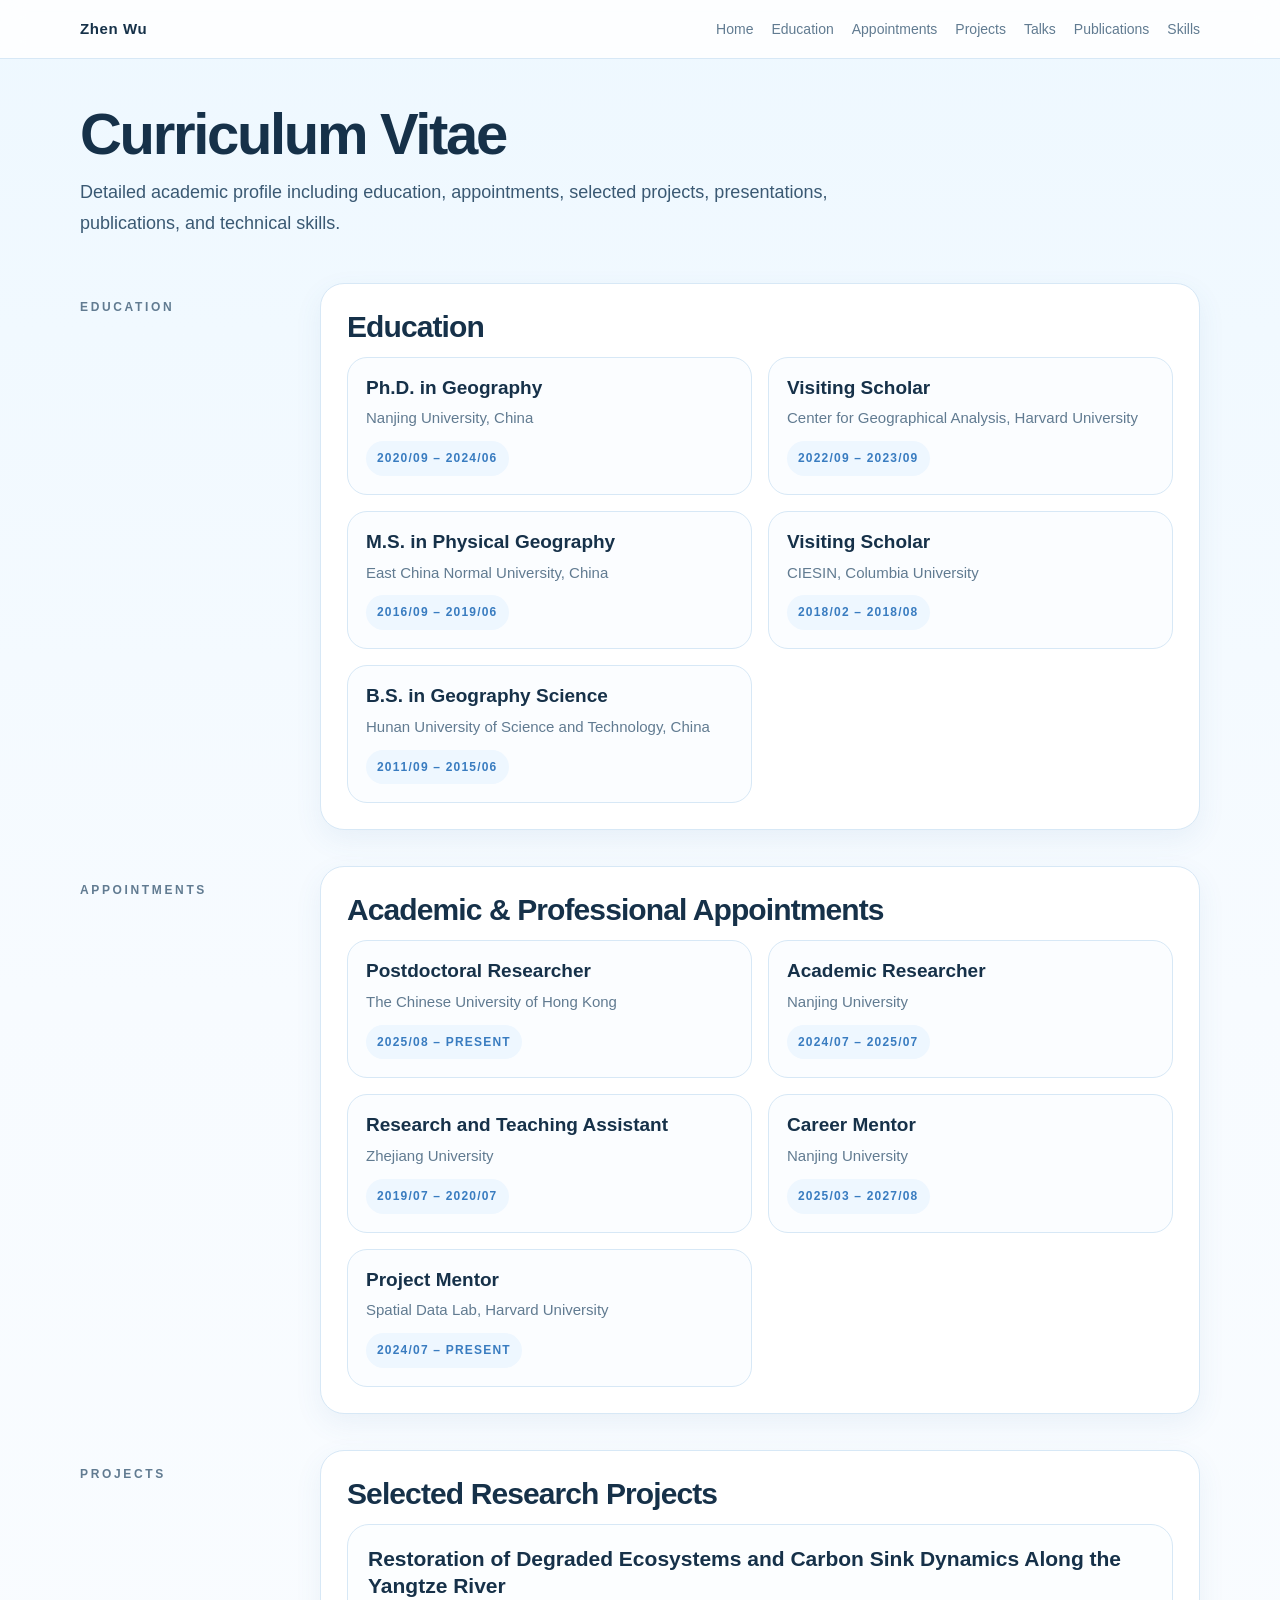
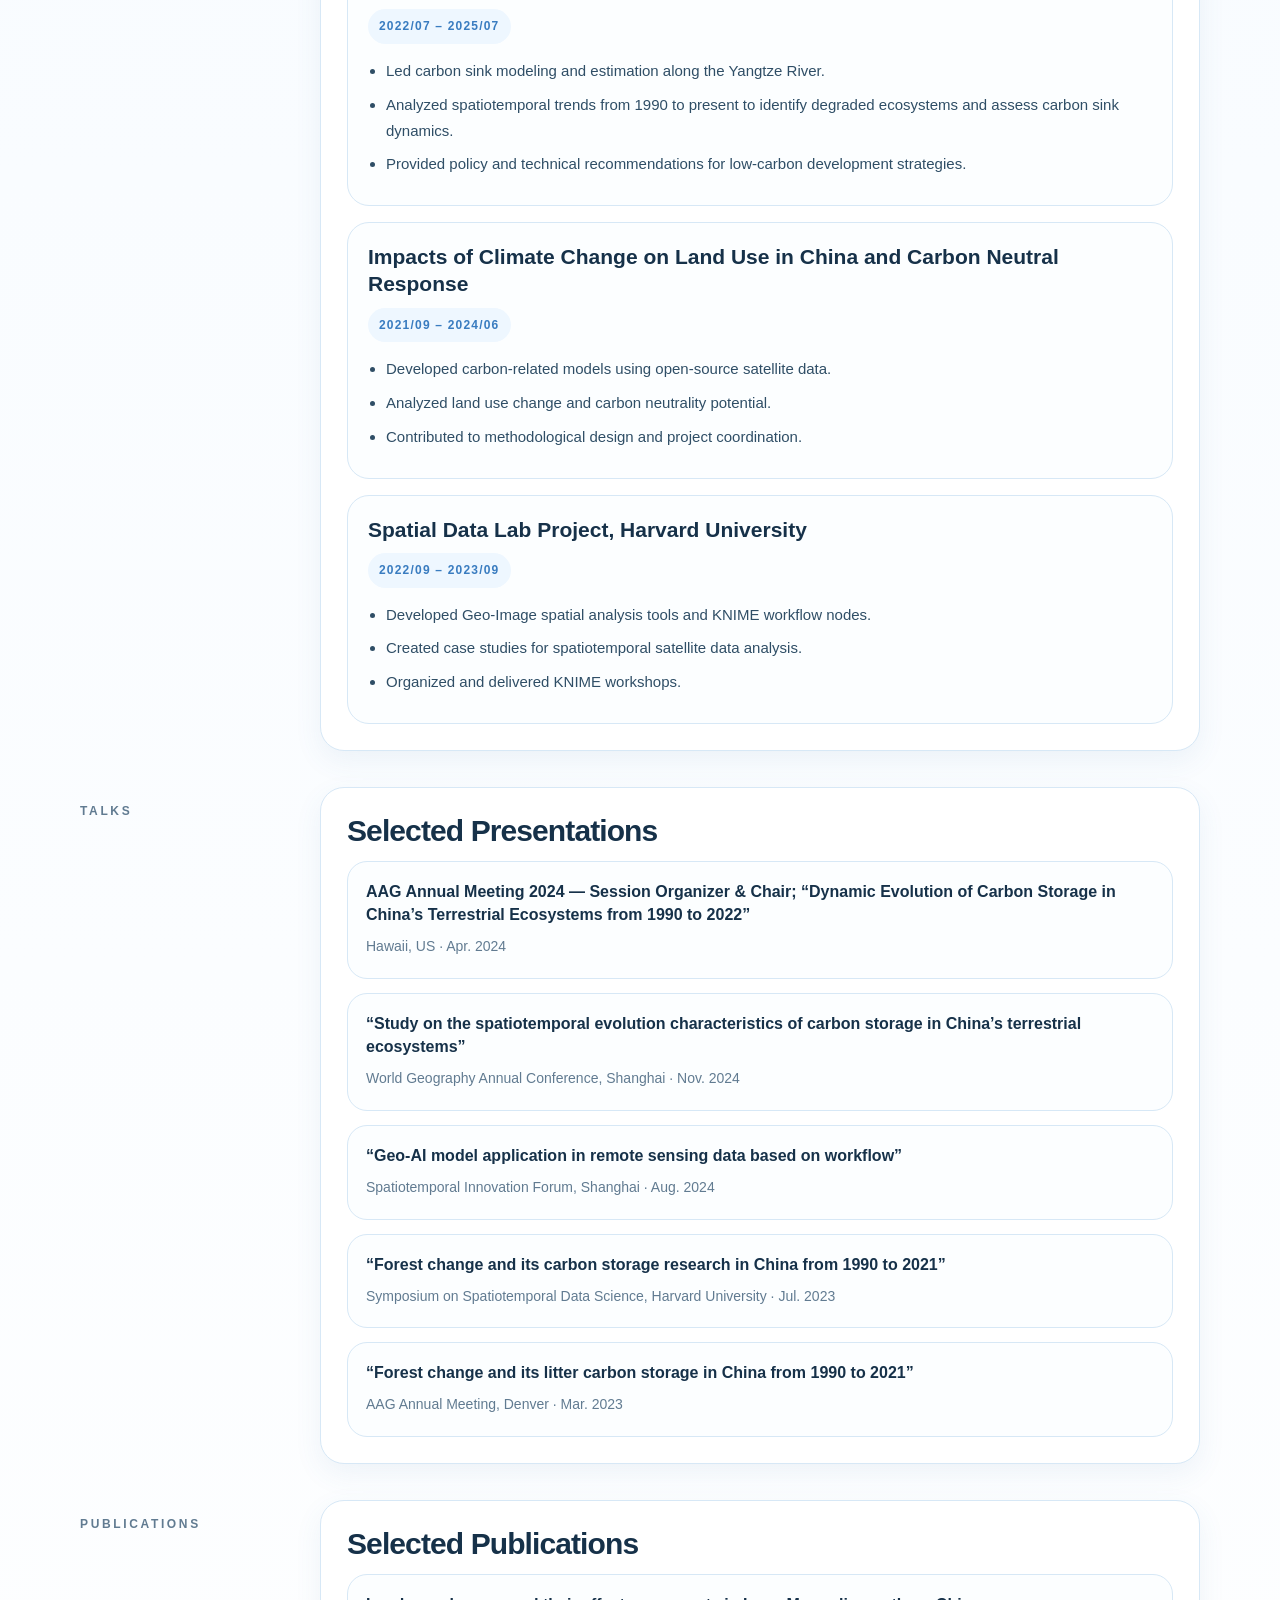
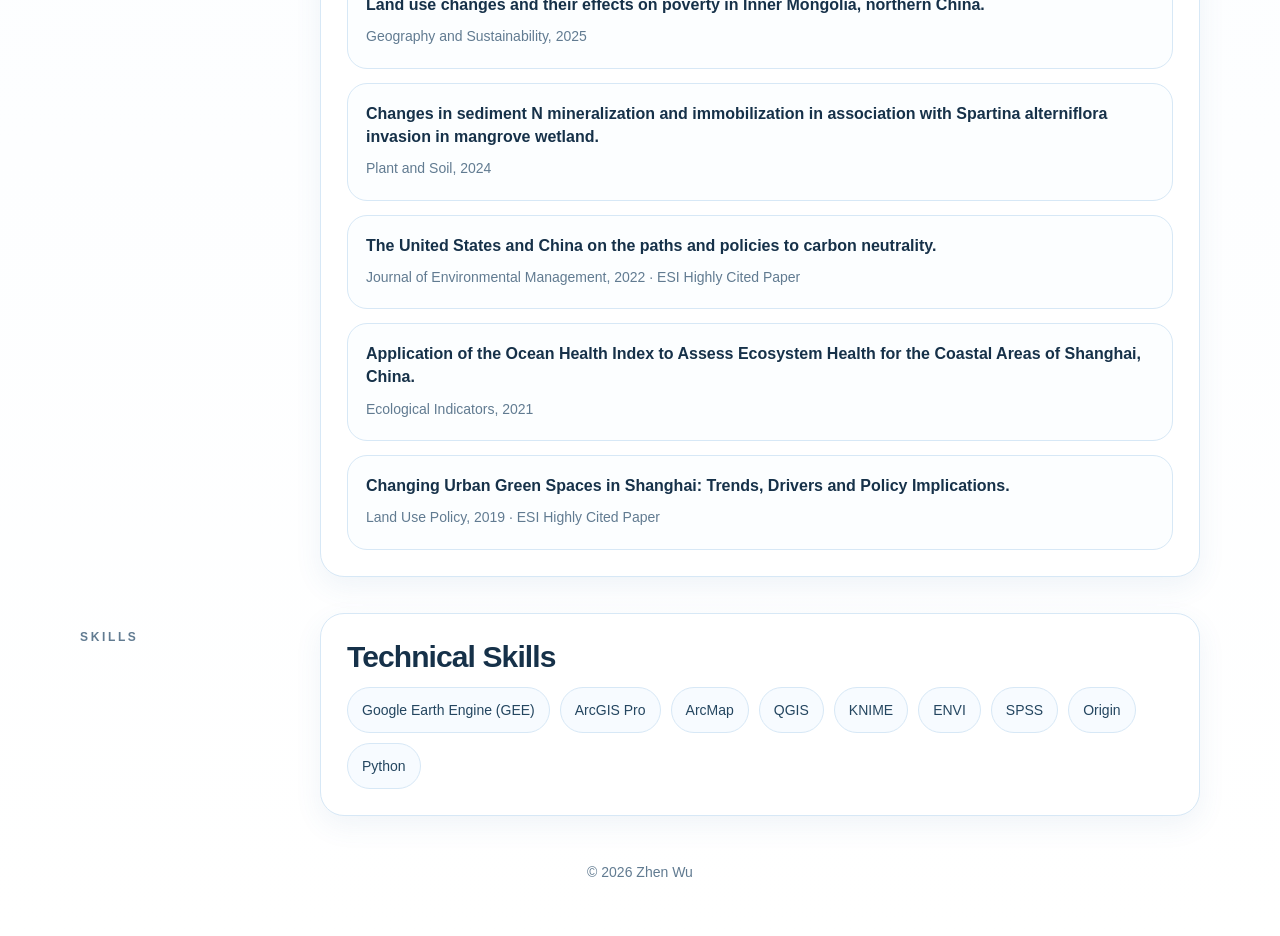
==== cv.html @ d6eb0d4f "Create cv.html" ====
<!DOCTYPE html>
<html lang="en">
<head>
  <meta charset="UTF-8" />
  <meta name="viewport" content="width=device-width, initial-scale=1.0" />
  <title>Zhen Wu | CV</title>
  <meta name="description" content="Detailed academic CV page for Zhen Wu." />
  <style>
    :root{
      --bg:#f6fbff;
      --card:#ffffff;
      --text:#163149;
      --muted:#617b91;
      --line:#d7e8f6;
      --accent:#4697f6;
      --accent2:#6fd0ff;
      --shadow:0 10px 28px rgba(70,120,170,.08);
      --max:1120px;
    }

    *{box-sizing:border-box}
    html{scroll-behavior:smooth}
    body{
      margin:0;
      font-family:Inter, "Segoe UI", Arial, sans-serif;
      background:linear-gradient(180deg,#eef8ff 0%, #f7fbff 24%, #ffffff 100%);
      color:var(--text);
      line-height:1.72;
    }

    a{text-decoration:none;color:inherit}
    .container{width:min(var(--max), calc(100% - 32px));margin:0 auto}

    .nav{
      position:sticky; top:0; z-index:30;
      background:rgba(255,255,255,.84);
      backdrop-filter:blur(12px);
      border-bottom:1px solid var(--line);
    }

    .nav-inner{
      display:flex; justify-content:space-between; align-items:center;
      gap:18px; padding:16px 0;
    }

    .brand{font-weight:800; font-size:15px; letter-spacing:.04em}
    .nav-links{display:flex; gap:18px; flex-wrap:wrap}
    .nav-links a{font-size:14px; color:var(--muted)}

    .page-head{
      padding:46px 0 26px;
    }

    .page-head h1{
      margin:0;
      font-size:clamp(34px, 6vw, 58px);
      line-height:1;
      letter-spacing:-.04em;
    }

    .page-head p{
      margin:14px 0 0;
      max-width:760px;
      color:#3a5973;
      font-size:18px;
    }

    .section{
      padding:18px 0;
    }

    .section-grid{
      display:grid;
      grid-template-columns:220px 1fr;
      gap:20px;
      align-items:start;
    }

    .label{
      font-size:12px;
      letter-spacing:.22em;
      text-transform:uppercase;
      color:var(--muted);
      padding-top:14px;
      font-weight:700;
    }

    .card{
      background:var(--card);
      border:1px solid var(--line);
      border-radius:24px;
      box-shadow:var(--shadow);
      padding:26px;
    }

    .card h2{
      margin:0 0 14px;
      font-size:30px;
      line-height:1.1;
      letter-spacing:-.03em;
    }

    .note{
      margin:0 0 18px;
      color:var(--muted);
      font-size:15px;
    }

    .grid-2{
      display:grid;
      grid-template-columns:1fr 1fr;
      gap:16px;
    }

    .item{
      border:1px solid var(--line);
      border-radius:20px;
      padding:18px;
      background:#fbfdff;
    }

    .item h3{
      margin:0;
      font-size:19px;
      line-height:1.25;
    }

    .sub{
      margin-top:6px;
      color:var(--muted);
      font-size:15px;
    }

    .time{
      display:inline-block;
      margin-top:10px;
      padding:7px 11px;
      border-radius:999px;
      background:#eef7ff;
      color:#397cc0;
      font-size:12px;
      font-weight:800;
      letter-spacing:.1em;
      text-transform:uppercase;
    }

    .stack{display:grid; gap:16px}

    .project{
      border:1px solid var(--line);
      border-radius:22px;
      padding:20px;
      background:#fcfeff;
    }

    .project h3{
      margin:0;
      font-size:21px;
      line-height:1.3;
    }

    .project p{
      margin:10px 0 0;
      color:#3d5c74;
      font-size:15px;
    }

    .project ul{
      margin:14px 0 0 18px;
      padding:0;
    }

    .project li{
      margin-bottom:8px;
      font-size:15px;
      color:#2f4e66;
    }

    .talk-list, .pub-list{
      display:grid;
      gap:14px;
    }

    .talk, .pub{
      border:1px solid var(--line);
      border-radius:20px;
      padding:18px;
      background:#fcfeff;
    }

    .talk strong, .pub strong{
      display:block;
      margin-bottom:6px;
      font-size:16px;
      line-height:1.45;
      color:#163149;
    }

    .talk span, .pub span{
      color:var(--muted);
      font-size:14px;
    }

    .skills{
      display:flex;
      flex-wrap:wrap;
      gap:10px;
    }

    .skill{
      padding:10px 14px;
      border-radius:999px;
      border:1px solid var(--line);
      background:#f7fbff;
      font-size:14px;
      color:#244660;
    }

    .footer{
      padding:26px 0 52px;
      text-align:center;
      font-size:14px;
      color:var(--muted);
    }

    @media (max-width: 900px){
      .section-grid, .grid-2{grid-template-columns:1fr}
    }

    @media (max-width: 640px){
      .nav-inner{flex-direction:column; align-items:flex-start}
      .page-head p{font-size:17px}
      .card{padding:18px}
    }
  </style>
</head>
<body>
  <header class="nav">
    <div class="container nav-inner">
      <div class="brand">Zhen Wu</div>
      <nav class="nav-links">
        <a href="index.html">Home</a>
        <a href="#education">Education</a>
        <a href="#appointments">Appointments</a>
        <a href="#projects">Projects</a>
        <a href="#talks">Talks</a>
        <a href="#publications">Publications</a>
        <a href="#skills">Skills</a>
      </nav>
    </div>
  </header>

  <main class="container">
    <section class="page-head">
      <h1>Curriculum Vitae</h1>
      <p>
        Detailed academic profile including education, appointments, selected projects, presentations, publications, and technical skills.
      </p>
    </section>

    <section id="education" class="section">
      <div class="section-grid">
        <div class="label">Education</div>
        <div class="card">
          <h2>Education</h2>
          <div class="grid-2">
            <div class="item">
              <h3>Ph.D. in Geography</h3>
              <div class="sub">Nanjing University, China</div>
              <div class="time">2020/09 – 2024/06</div>
            </div>
            <div class="item">
              <h3>Visiting Scholar</h3>
              <div class="sub">Center for Geographical Analysis, Harvard University</div>
              <div class="time">2022/09 – 2023/09</div>
            </div>
            <div class="item">
              <h3>M.S. in Physical Geography</h3>
              <div class="sub">East China Normal University, China</div>
              <div class="time">2016/09 – 2019/06</div>
            </div>
            <div class="item">
              <h3>Visiting Scholar</h3>
              <div class="sub">CIESIN, Columbia University</div>
              <div class="time">2018/02 – 2018/08</div>
            </div>
            <div class="item">
              <h3>B.S. in Geography Science</h3>
              <div class="sub">Hunan University of Science and Technology, China</div>
              <div class="time">2011/09 – 2015/06</div>
            </div>
          </div>
        </div>
      </div>
    </section>

    <section id="appointments" class="section">
      <div class="section-grid">
        <div class="label">Appointments</div>
        <div class="card">
          <h2>Academic & Professional Appointments</h2>
          <div class="grid-2">
            <div class="item">
              <h3>Postdoctoral Researcher</h3>
              <div class="sub">The Chinese University of Hong Kong</div>
              <div class="time">2025/08 – Present</div>
            </div>
            <div class="item">
              <h3>Academic Researcher</h3>
              <div class="sub">Nanjing University</div>
              <div class="time">2024/07 – 2025/07</div>
            </div>
            <div class="item">
              <h3>Research and Teaching Assistant</h3>
              <div class="sub">Zhejiang University</div>
              <div class="time">2019/07 – 2020/07</div>
            </div>
            <div class="item">
              <h3>Career Mentor</h3>
              <div class="sub">Nanjing University</div>
              <div class="time">2025/03 – 2027/08</div>
            </div>
            <div class="item">
              <h3>Project Mentor</h3>
              <div class="sub">Spatial Data Lab, Harvard University</div>
              <div class="time">2024/07 – Present</div>
            </div>
          </div>
        </div>
      </div>
    </section>

    <section id="projects" class="section">
      <div class="section-grid">
        <div class="label">Projects</div>
        <div class="card">
          <h2>Selected Research Projects</h2>

          <div class="stack">
            <div class="project">
              <h3>Restoration of Degraded Ecosystems and Carbon Sink Dynamics Along the Yangtze River</h3>
              <div class="time">2022/07 – 2025/07</div>
              <ul>
                <li>Led carbon sink modeling and estimation along the Yangtze River.</li>
                <li>Analyzed spatiotemporal trends from 1990 to present to identify degraded ecosystems and assess carbon sink dynamics.</li>
                <li>Provided policy and technical recommendations for low-carbon development strategies.</li>
              </ul>
            </div>

            <div class="project">
              <h3>Impacts of Climate Change on Land Use in China and Carbon Neutral Response</h3>
              <div class="time">2021/09 – 2024/06</div>
              <ul>
                <li>Developed carbon-related models using open-source satellite data.</li>
                <li>Analyzed land use change and carbon neutrality potential.</li>
                <li>Contributed to methodological design and project coordination.</li>
              </ul>
            </div>

            <div class="project">
              <h3>Spatial Data Lab Project, Harvard University</h3>
              <div class="time">2022/09 – 2023/09</div>
              <ul>
                <li>Developed Geo-Image spatial analysis tools and KNIME workflow nodes.</li>
                <li>Created case studies for spatiotemporal satellite data analysis.</li>
                <li>Organized and delivered KNIME workshops.</li>
              </ul>
            </div>
          </div>
        </div>
      </div>
    </section>

    <section id="talks" class="section">
      <div class="section-grid">
        <div class="label">Talks</div>
        <div class="card">
          <h2>Selected Presentations</h2>
          <div class="talk-list">
            <div class="talk">
              <strong>AAG Annual Meeting 2024 — Session Organizer & Chair; “Dynamic Evolution of Carbon Storage in China’s Terrestrial Ecosystems from 1990 to 2022”</strong>
              <span>Hawaii, US · Apr. 2024</span>
            </div>
            <div class="talk">
              <strong>“Study on the spatiotemporal evolution characteristics of carbon storage in China’s terrestrial ecosystems”</strong>
              <span>World Geography Annual Conference, Shanghai · Nov. 2024</span>
            </div>
            <div class="talk">
              <strong>“Geo-AI model application in remote sensing data based on workflow”</strong>
              <span>Spatiotemporal Innovation Forum, Shanghai · Aug. 2024</span>
            </div>
            <div class="talk">
              <strong>“Forest change and its carbon storage research in China from 1990 to 2021”</strong>
              <span>Symposium on Spatiotemporal Data Science, Harvard University · Jul. 2023</span>
            </div>
            <div class="talk">
              <strong>“Forest change and its litter carbon storage in China from 1990 to 2021”</strong>
              <span>AAG Annual Meeting, Denver · Mar. 2023</span>
            </div>
          </div>
        </div>
      </div>
    </section>

    <section id="publications" class="section">
      <div class="section-grid">
        <div class="label">Publications</div>
        <div class="card">
          <h2>Selected Publications</h2>
          <div class="pub-list">
            <div class="pub">
              <strong>Land use changes and their effects on poverty in Inner Mongolia, northern China.</strong>
              <span>Geography and Sustainability, 2025</span>
            </div>
            <div class="pub">
              <strong>Changes in sediment N mineralization and immobilization in association with Spartina alterniflora invasion in mangrove wetland.</strong>
              <span>Plant and Soil, 2024</span>
            </div>
            <div class="pub">
              <strong>The United States and China on the paths and policies to carbon neutrality.</strong>
              <span>Journal of Environmental Management, 2022 · ESI Highly Cited Paper</span>
            </div>
            <div class="pub">
              <strong>Application of the Ocean Health Index to Assess Ecosystem Health for the Coastal Areas of Shanghai, China.</strong>
              <span>Ecological Indicators, 2021</span>
            </div>
            <div class="pub">
              <strong>Changing Urban Green Spaces in Shanghai: Trends, Drivers and Policy Implications.</strong>
              <span>Land Use Policy, 2019 · ESI Highly Cited Paper</span>
            </div>
          </div>
        </div>
      </div>
    </section>

    <section id="skills" class="section">
      <div class="section-grid">
        <div class="label">Skills</div>
        <div class="card">
          <h2>Technical Skills</h2>
          <div class="skills">
            <span class="skill">Google Earth Engine (GEE)</span>
            <span class="skill">ArcGIS Pro</span>
            <span class="skill">ArcMap</span>
            <span class="skill">QGIS</span>
            <span class="skill">KNIME</span>
            <span class="skill">ENVI</span>
            <span class="skill">SPSS</span>
            <span class="skill">Origin</span>
            <span class="skill">Python</span>
          </div>
        </div>
      </div>
    </section>
  </main>

  <footer class="footer">
    © 2026 Zhen Wu
  </footer>
</body>
</html>
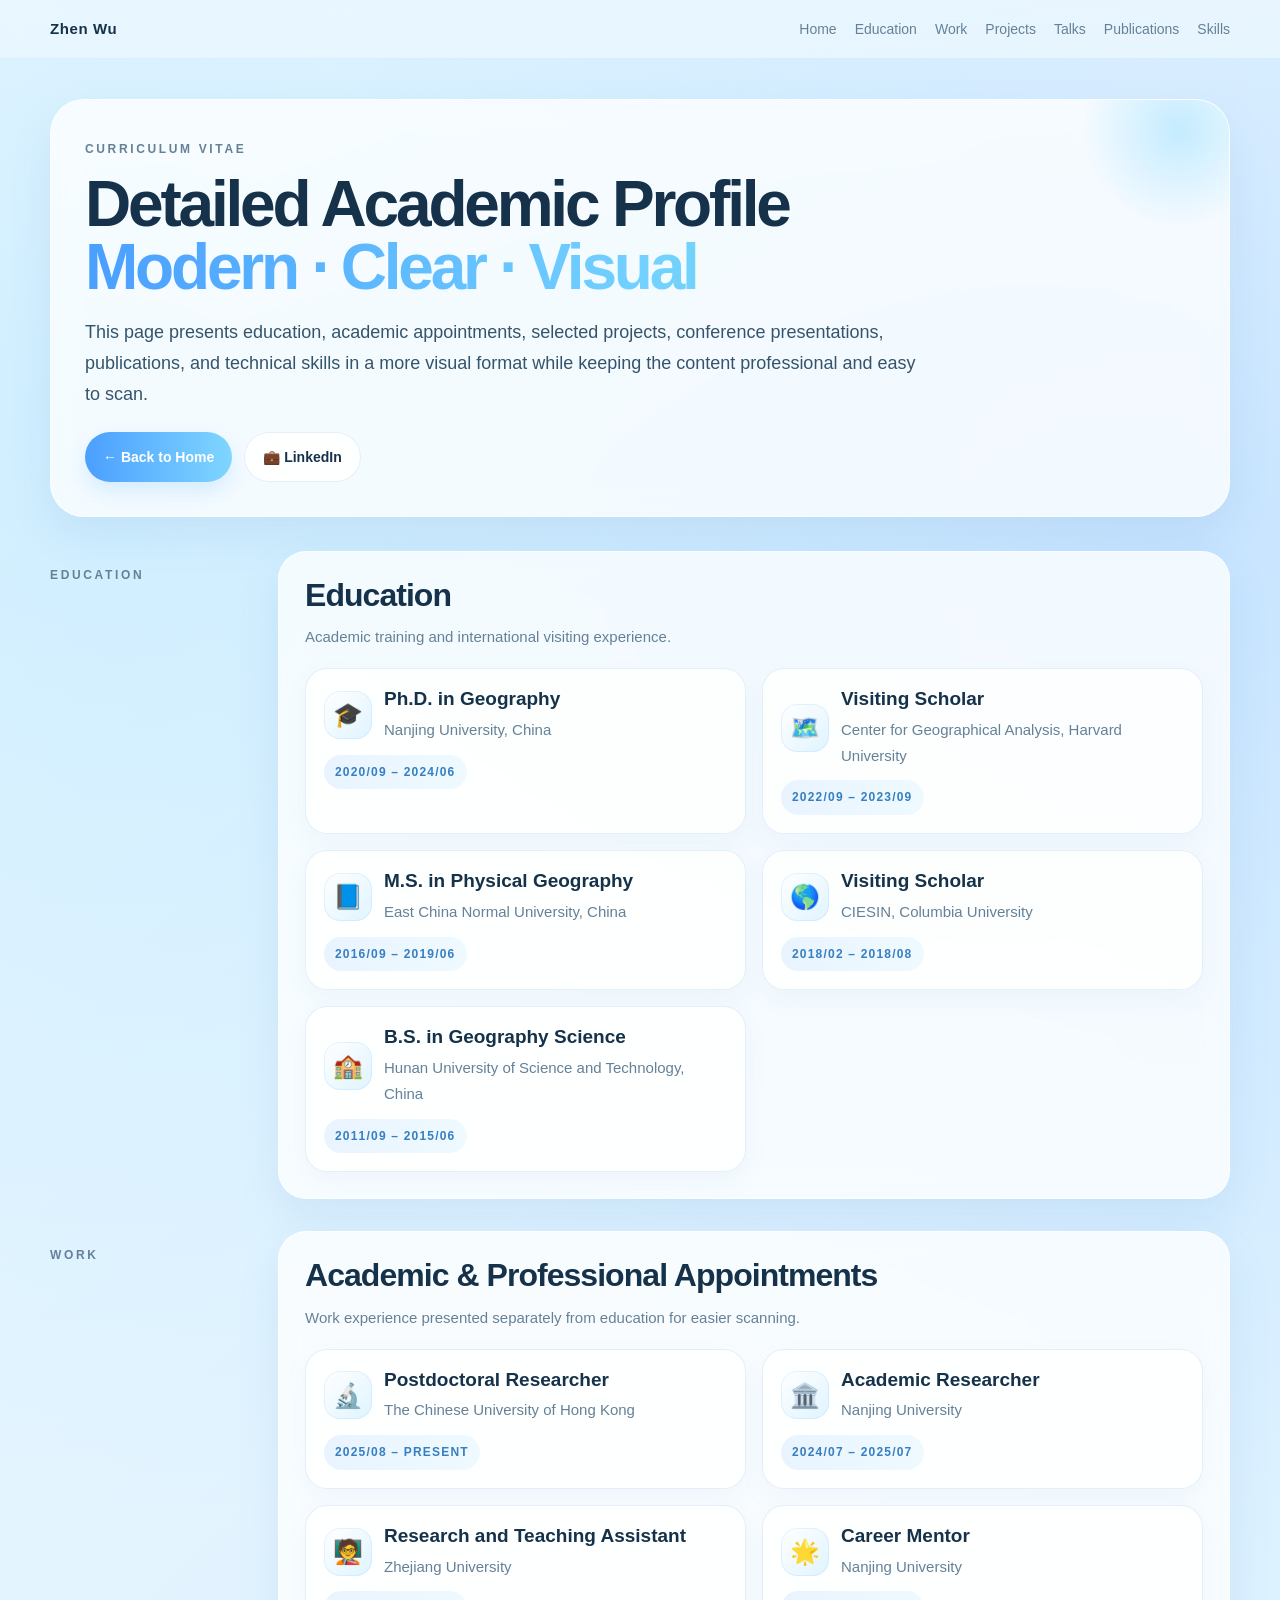
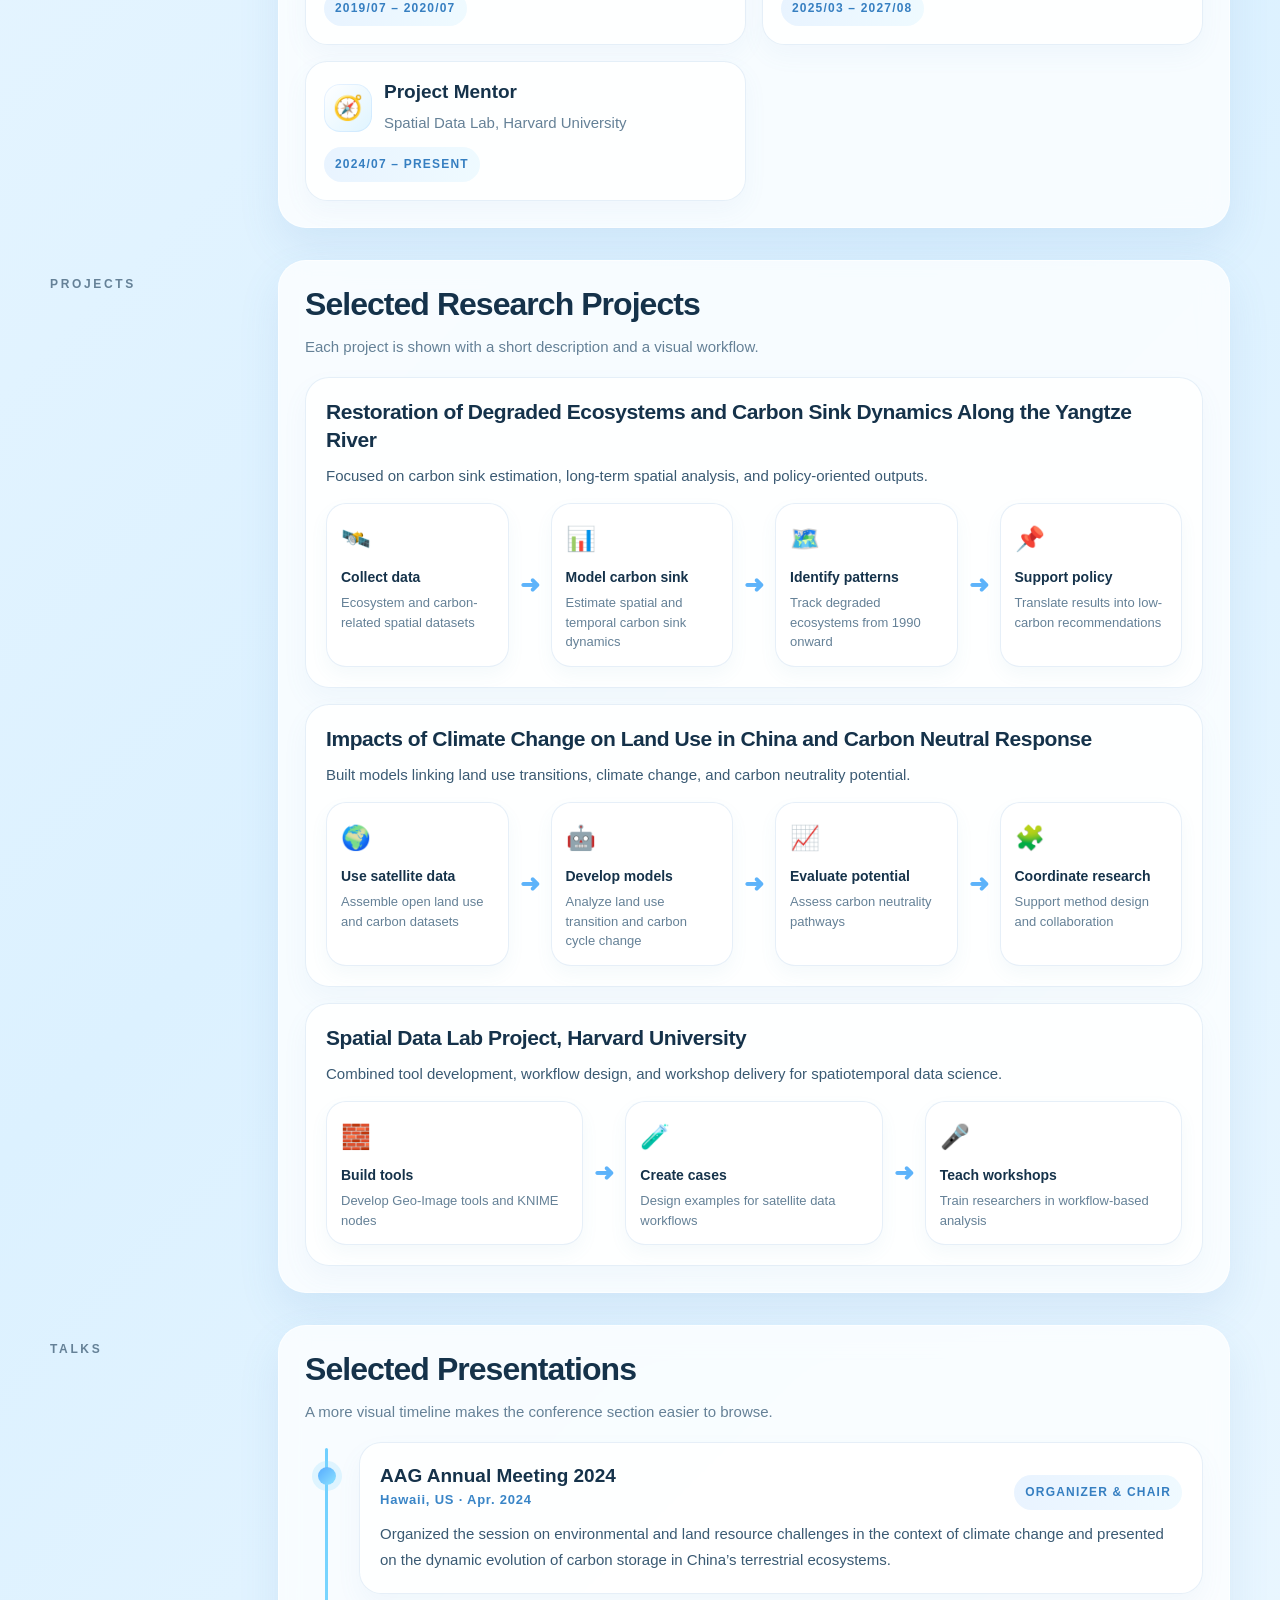
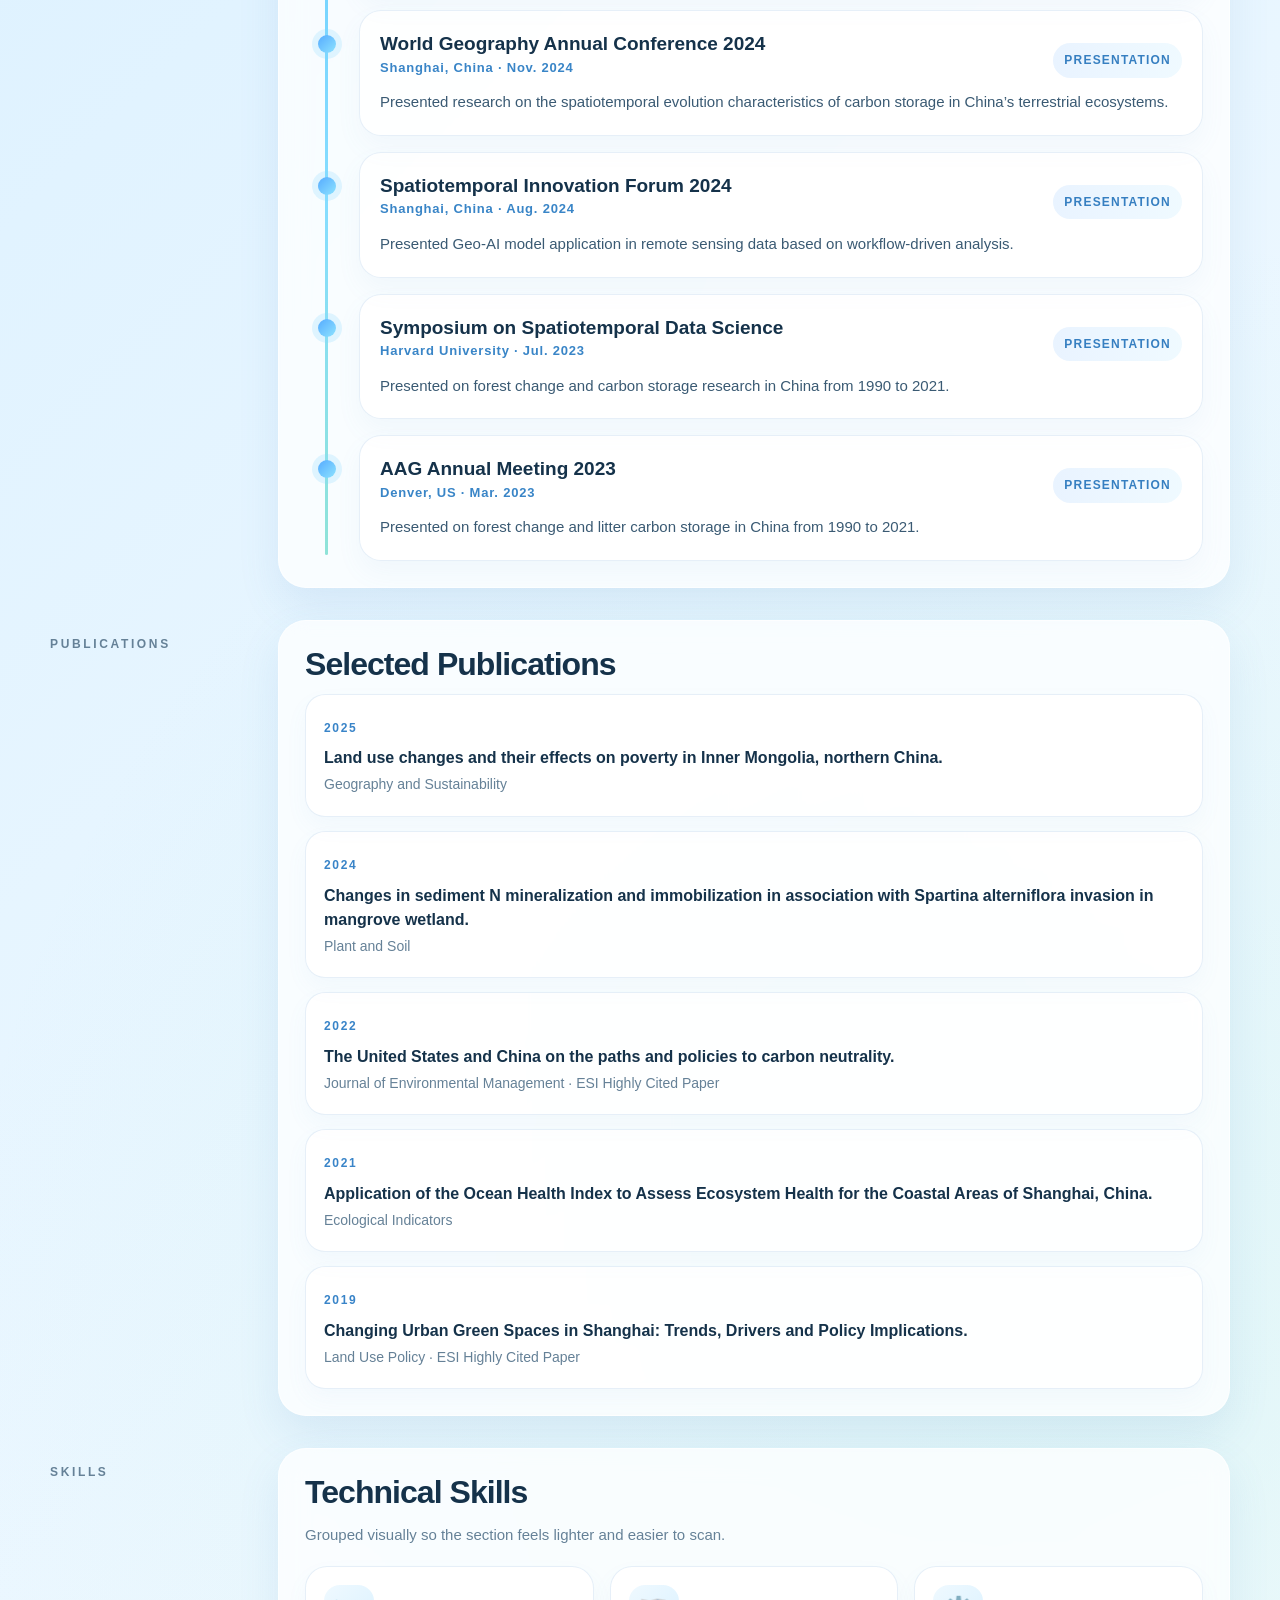
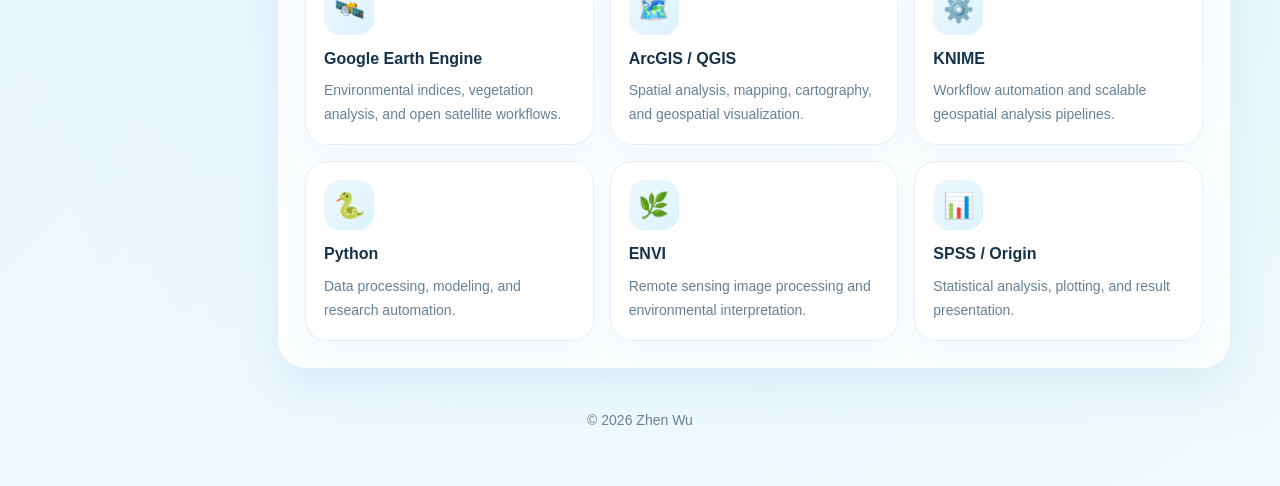
==== commit d971138f: "Update cv.html" ====
--- a/cv.html
+++ b/cv.html
@@ -7,15 +7,20 @@
   <meta name="description" content="Detailed academic CV page for Zhen Wu." />
   <style>
     :root{
-      --bg:#f6fbff;
-      --card:#ffffff;
-      --text:#163149;
-      --muted:#617b91;
-      --line:#d7e8f6;
-      --accent:#4697f6;
-      --accent2:#6fd0ff;
-      --shadow:0 10px 28px rgba(70,120,170,.08);
-      --max:1120px;
+      --bg1:#eef8ff;
+      --bg2:#dcf1ff;
+      --bg3:#f8fcff;
+      --text:#15324a;
+      --muted:#658197;
+      --line:rgba(86,148,210,.15);
+      --card:rgba(255,255,255,.76);
+      --card-strong:rgba(255,255,255,.92);
+      --accent:#4b9fff;
+      --accent2:#7fd6ff;
+      --accent3:#8fe4d6;
+      --shadow:0 18px 42px rgba(79,140,195,.12);
+      --max:1180px;
+      --radius:28px;
     }
 
     *{box-sizing:border-box}
@@ -23,80 +28,163 @@
     body{
       margin:0;
       font-family:Inter, "Segoe UI", Arial, sans-serif;
-      background:linear-gradient(180deg,#eef8ff 0%, #f7fbff 24%, #ffffff 100%);
       color:var(--text);
       line-height:1.72;
+      background:
+        radial-gradient(circle at 8% 8%, rgba(127,214,255,.26), transparent 22%),
+        radial-gradient(circle at 92% 10%, rgba(75,159,255,.18), transparent 20%),
+        radial-gradient(circle at 84% 86%, rgba(143,228,214,.18), transparent 24%),
+        linear-gradient(135deg,var(--bg1),var(--bg2) 42%,var(--bg3));
     }
 
     a{text-decoration:none;color:inherit}
-    .container{width:min(var(--max), calc(100% - 32px));margin:0 auto}
+    .container{width:min(var(--max), calc(100% - 28px));margin:0 auto}
 
     .nav{
-      position:sticky; top:0; z-index:30;
-      background:rgba(255,255,255,.84);
-      backdrop-filter:blur(12px);
-      border-bottom:1px solid var(--line);
+      position:sticky; top:0; z-index:40;
+      backdrop-filter:blur(14px);
+      background:rgba(238,248,255,.72);
+      border-bottom:1px solid rgba(75,159,255,.10);
     }
 
     .nav-inner{
       display:flex; justify-content:space-between; align-items:center;
-      gap:18px; padding:16px 0;
-    }
-
-    .brand{font-weight:800; font-size:15px; letter-spacing:.04em}
-    .nav-links{display:flex; gap:18px; flex-wrap:wrap}
-    .nav-links a{font-size:14px; color:var(--muted)}
-
-    .page-head{
-      padding:46px 0 26px;
-    }
-
-    .page-head h1{
-      margin:0;
-      font-size:clamp(34px, 6vw, 58px);
-      line-height:1;
-      letter-spacing:-.04em;
-    }
-
-    .page-head p{
-      margin:14px 0 0;
-      max-width:760px;
-      color:#3a5973;
-      font-size:18px;
-    }
-
-    .section{
-      padding:18px 0;
-    }
-
-    .section-grid{
-      display:grid;
-      grid-template-columns:220px 1fr;
-      gap:20px;
-      align-items:start;
-    }
-
-    .label{
+      gap:16px; padding:16px 0;
+    }
+
+    .brand{
+      font-size:15px;
+      font-weight:800;
+      letter-spacing:.04em;
+    }
+
+    .nav-links{
+      display:flex; gap:18px; flex-wrap:wrap;
+    }
+
+    .nav-links a{
+      font-size:14px;
+      color:var(--muted);
+    }
+
+    .hero{
+      padding:40px 0 18px;
+    }
+
+    .hero-card{
+      background:var(--card);
+      border:1px solid rgba(255,255,255,.62);
+      backdrop-filter:blur(14px);
+      border-radius:34px;
+      box-shadow:var(--shadow);
+      padding:34px;
+      position:relative;
+      overflow:hidden;
+    }
+
+    .hero-card::after{
+      content:"";
+      position:absolute;
+      width:220px;
+      height:220px;
+      right:-60px;
+      top:-80px;
+      border-radius:50%;
+      background:radial-gradient(circle, rgba(127,214,255,.42), transparent 62%);
+      pointer-events:none;
+    }
+
+    .eyebrow{
+      display:inline-block;
+      margin-bottom:14px;
       font-size:12px;
       letter-spacing:.22em;
       text-transform:uppercase;
       color:var(--muted);
+      font-weight:700;
+    }
+
+    h1{
+      margin:0;
+      font-size:clamp(36px, 6vw, 64px);
+      line-height:.98;
+      letter-spacing:-.05em;
+    }
+
+    .gradient{
+      display:block;
+      background:linear-gradient(90deg,#4a9fff,#72d1ff,#7ddfd8);
+      -webkit-background-clip:text;
+      -webkit-text-fill-color:transparent;
+    }
+
+    .hero-text{
+      margin:18px 0 0;
+      max-width:850px;
+      font-size:18px;
+      color:#35546b;
+    }
+
+    .hero-links{
+      margin-top:22px;
+      display:flex;
+      gap:12px;
+      flex-wrap:wrap;
+    }
+
+    .btn{
+      display:inline-flex;
+      align-items:center;
+      gap:8px;
+      padding:12px 18px;
+      border-radius:999px;
+      font-size:14px;
+      font-weight:700;
+      transition:.2s ease;
+    }
+
+    .btn:hover{transform:translateY(-2px)}
+    .btn-primary{
+      background:linear-gradient(90deg,var(--accent),var(--accent2));
+      color:#fff;
+      box-shadow:0 10px 22px rgba(75,159,255,.18);
+    }
+    .btn-secondary{
+      background:rgba(255,255,255,.92);
+      border:1px solid var(--line);
+      color:var(--text);
+    }
+
+    .section{padding:16px 0}
+    .section-grid{
+      display:grid;
+      grid-template-columns:210px 1fr;
+      gap:18px;
+      align-items:start;
+    }
+
+    .label{
+      font-size:12px;
+      text-transform:uppercase;
+      letter-spacing:.22em;
+      color:var(--muted);
       padding-top:14px;
-      font-weight:700;
+      font-weight:800;
     }
 
     .card{
       background:var(--card);
-      border:1px solid var(--line);
-      border-radius:24px;
+      border:1px solid rgba(255,255,255,.62);
+      backdrop-filter:blur(14px);
+      border-radius:28px;
       box-shadow:var(--shadow);
       padding:26px;
     }
 
     .card h2{
-      margin:0 0 14px;
-      font-size:30px;
-      line-height:1.1;
+      margin:0 0 12px;
+      font-size:32px;
+      line-height:1.08;
       letter-spacing:-.03em;
     }
 
@@ -112,14 +200,33 @@
       gap:16px;
     }
 
-    .item{
+    .mini{
+      background:rgba(255,255,255,.84);
       border:1px solid var(--line);
-      border-radius:20px;
+      border-radius:22px;
       padding:18px;
-      background:#fbfdff;
-    }
-
-    .item h3{
+      box-shadow:0 10px 24px rgba(100,160,210,.06);
+    }
+
+    .icon-title{
+      display:flex;
+      align-items:center;
+      gap:12px;
+    }
+
+    .icon{
+      width:48px;
+      height:48px;
+      border-radius:16px;
+      display:grid;
+      place-items:center;
+      font-size:24px;
+      background:linear-gradient(135deg,#ffffff,#dff4ff);
+      box-shadow:inset 0 0 0 1px rgba(75,159,255,.12);
+      flex-shrink:0;
+    }
+
+    .mini h3{
       margin:0;
       font-size:19px;
       line-height:1.25;
@@ -133,104 +240,242 @@
 
     .time{
       display:inline-block;
-      margin-top:10px;
+      margin-top:12px;
       padding:7px 11px;
       border-radius:999px;
-      background:#eef7ff;
-      color:#397cc0;
+      background:linear-gradient(90deg, rgba(75,159,255,.12), rgba(127,214,255,.12));
+      color:#367fc1;
       font-size:12px;
+      letter-spacing:.10em;
+      text-transform:uppercase;
       font-weight:800;
-      letter-spacing:.1em;
-      text-transform:uppercase;
-    }
-
-    .stack{display:grid; gap:16px}
-
-    .project{
+    }
+
+    .flow-list{
+      display:grid;
+      gap:16px;
+    }
+
+    .flow-card{
+      background:rgba(255,255,255,.84);
+      border:1px solid var(--line);
+      border-radius:24px;
+      padding:20px;
+      box-shadow:0 12px 26px rgba(100,160,210,.06);
+    }
+
+    .flow-card h3{
+      margin:0;
+      font-size:21px;
+      line-height:1.3;
+      letter-spacing:-.02em;
+    }
+
+    .flow-card p{
+      margin:10px 0 14px;
+      color:#3a5a73;
+      font-size:15px;
+    }
+
+    .flow{
+      display:flex;
+      flex-wrap:wrap;
+      gap:10px;
+      align-items:stretch;
+    }
+
+    .step{
+      min-width:150px;
+      flex:1 1 150px;
+      background:#ffffff;
+      border:1px solid var(--line);
+      border-radius:20px;
+      padding:14px;
+      box-shadow:0 8px 18px rgba(90,150,195,.06);
+    }
+
+    .step .emoji{
+      font-size:24px;
+      margin-bottom:6px;
+    }
+
+    .step strong{
+      display:block;
+      margin-bottom:4px;
+      font-size:14px;
+    }
+
+    .step span{
+      display:block;
+      color:var(--muted);
+      font-size:13px;
+      line-height:1.5;
+    }
+
+    .arrow{
+      min-width:22px;
+      display:grid;
+      place-items:center;
+      color:#5db3fa;
+      font-size:24px;
+      font-weight:900;
+    }
+
+    .timeline{
+      display:grid;
+      gap:16px;
+      position:relative;
+    }
+
+    .timeline::before{
+      content:"";
+      position:absolute;
+      left:20px;
+      top:6px;
+      bottom:6px;
+      width:3px;
+      border-radius:999px;
+      background:linear-gradient(180deg,#6fcfff,#86ddff,#8fe3d8);
+    }
+
+    .talk{
+      position:relative;
+      margin-left:54px;
+      background:rgba(255,255,255,.86);
       border:1px solid var(--line);
       border-radius:22px;
       padding:20px;
-      background:#fcfeff;
-    }
-
-    .project h3{
+      box-shadow:0 12px 26px rgba(100,160,210,.06);
+    }
+
+    .talk::before{
+      content:"";
+      position:absolute;
+      left:-42px;
+      top:24px;
+      width:18px;
+      height:18px;
+      border-radius:50%;
+      background:linear-gradient(135deg,#56abff,#8de3ff);
+      box-shadow:0 0 0 6px rgba(127,214,255,.22);
+    }
+
+    .talk-top{
+      display:flex;
+      justify-content:space-between;
+      gap:12px;
+      flex-wrap:wrap;
+      align-items:start;
+    }
+
+    .talk h3{
       margin:0;
-      font-size:21px;
-      line-height:1.3;
-    }
-
-    .project p{
+      font-size:19px;
+      line-height:1.35;
+    }
+
+    .talk-meta{
+      color:#3985c7;
+      font-size:13px;
+      font-weight:800;
+      letter-spacing:.06em;
+    }
+
+    .talk p{
       margin:10px 0 0;
-      color:#3d5c74;
+      color:#3a5a73;
       font-size:15px;
     }
 
-    .project ul{
-      margin:14px 0 0 18px;
-      padding:0;
-    }
-
-    .project li{
-      margin-bottom:8px;
-      font-size:15px;
-      color:#2f4e66;
-    }
-
-    .talk-list, .pub-list{
+    .pub-list{
       display:grid;
       gap:14px;
     }
 
-    .talk, .pub{
+    .pub{
+      background:rgba(255,255,255,.86);
       border:1px solid var(--line);
       border-radius:20px;
       padding:18px;
-      background:#fcfeff;
-    }
-
-    .talk strong, .pub strong{
+      box-shadow:0 10px 22px rgba(100,160,210,.05);
+    }
+
+    .pub .year{
+      display:inline-block;
+      margin-bottom:8px;
+      color:#3984c8;
+      font-size:12px;
+      font-weight:800;
+      letter-spacing:.14em;
+      text-transform:uppercase;
+    }
+
+    .pub strong{
       display:block;
-      margin-bottom:6px;
       font-size:16px;
-      line-height:1.45;
-      color:#163149;
-    }
-
-    .talk span, .pub span{
+      line-height:1.5;
+    }
+
+    .pub span{
       color:var(--muted);
       font-size:14px;
     }
 
     .skills{
-      display:flex;
-      flex-wrap:wrap;
-      gap:10px;
+      display:grid;
+      grid-template-columns:repeat(3, 1fr);
+      gap:16px;
     }
 
     .skill{
-      padding:10px 14px;
-      border-radius:999px;
+      background:rgba(255,255,255,.86);
       border:1px solid var(--line);
-      background:#f7fbff;
+      border-radius:22px;
+      padding:18px;
+      box-shadow:0 10px 22px rgba(100,160,210,.05);
+    }
+
+    .skill-icon{
+      width:50px;
+      height:50px;
+      border-radius:16px;
+      display:grid;
+      place-items:center;
+      font-size:25px;
+      background:linear-gradient(135deg,#eff9ff,#dbf2ff);
+      margin-bottom:10px;
+    }
+
+    .skill h4{
+      margin:0 0 6px;
+      font-size:16px;
+    }
+
+    .skill p{
+      margin:0;
+      color:var(--muted);
       font-size:14px;
-      color:#244660;
     }
 
     .footer{
-      padding:26px 0 52px;
+      padding:24px 0 54px;
       text-align:center;
       font-size:14px;
       color:var(--muted);
     }
 
-    @media (max-width: 900px){
-      .section-grid, .grid-2{grid-template-columns:1fr}
+    @media (max-width: 980px){
+      .section-grid,.grid-2,.skills{grid-template-columns:1fr}
+      .flow{flex-direction:column}
+      .arrow{transform:rotate(90deg)}
     }
 
     @media (max-width: 640px){
       .nav-inner{flex-direction:column; align-items:flex-start}
-      .page-head p{font-size:17px}
-      .card{padding:18px}
+      .hero-card,.card{padding:18px}
+      .card h2{font-size:28px}
+      .hero-text{font-size:17px}
+      .talk{margin-left:42px}
     }
   </style>
 </head>
@@ -241,7 +486,7 @@
       <nav class="nav-links">
         <a href="index.html">Home</a>
         <a href="#education">Education</a>
-        <a href="#appointments">Appointments</a>
+        <a href="#work">Work</a>
         <a href="#projects">Projects</a>
         <a href="#talks">Talks</a>
         <a href="#publications">Publications</a>
@@ -251,11 +496,21 @@
   </header>
 
   <main class="container">
-    <section class="page-head">
-      <h1>Curriculum Vitae</h1>
-      <p>
-        Detailed academic profile including education, appointments, selected projects, presentations, publications, and technical skills.
-      </p>
+    <section class="hero">
+      <div class="hero-card">
+        <span class="eyebrow">Curriculum Vitae</span>
+        <h1>
+          Detailed Academic Profile
+          <span class="gradient">Modern · Clear · Visual</span>
+        </h1>
+        <p class="hero-text">
+          This page presents education, academic appointments, selected projects, conference presentations, publications, and technical skills in a more visual format while keeping the content professional and easy to scan.
+        </p>
+        <div class="hero-links">
+          <a class="btn btn-primary" href="index.html">← Back to Home</a>
+          <a class="btn btn-secondary" href="https://www.linkedin.com/in/zhen-wu-375510266/" target="_blank">💼 LinkedIn</a>
+        </div>
+      </div>
     </section>
 
     <section id="education" class="section">
@@ -263,30 +518,60 @@
         <div class="label">Education</div>
         <div class="card">
           <h2>Education</h2>
+          <p class="note">Academic training and international visiting experience.</p>
           <div class="grid-2">
-            <div class="item">
-              <h3>Ph.D. in Geography</h3>
-              <div class="sub">Nanjing University, China</div>
+            <div class="mini">
+              <div class="icon-title">
+                <div class="icon">🎓</div>
+                <div>
+                  <h3>Ph.D. in Geography</h3>
+                  <div class="sub">Nanjing University, China</div>
+                </div>
+              </div>
               <div class="time">2020/09 – 2024/06</div>
             </div>
-            <div class="item">
-              <h3>Visiting Scholar</h3>
-              <div class="sub">Center for Geographical Analysis, Harvard University</div>
+
+            <div class="mini">
+              <div class="icon-title">
+                <div class="icon">🗺️</div>
+                <div>
+                  <h3>Visiting Scholar</h3>
+                  <div class="sub">Center for Geographical Analysis, Harvard University</div>
+                </div>
+              </div>
               <div class="time">2022/09 – 2023/09</div>
             </div>
-            <div class="item">
-              <h3>M.S. in Physical Geography</h3>
-              <div class="sub">East China Normal University, China</div>
+
+            <div class="mini">
+              <div class="icon-title">
+                <div class="icon">📘</div>
+                <div>
+                  <h3>M.S. in Physical Geography</h3>
+                  <div class="sub">East China Normal University, China</div>
+                </div>
+              </div>
               <div class="time">2016/09 – 2019/06</div>
             </div>
-            <div class="item">
-              <h3>Visiting Scholar</h3>
-              <div class="sub">CIESIN, Columbia University</div>
+
+            <div class="mini">
+              <div class="icon-title">
+                <div class="icon">🌎</div>
+                <div>
+                  <h3>Visiting Scholar</h3>
+                  <div class="sub">CIESIN, Columbia University</div>
+                </div>
+              </div>
               <div class="time">2018/02 – 2018/08</div>
             </div>
-            <div class="item">
-              <h3>B.S. in Geography Science</h3>
-              <div class="sub">Hunan University of Science and Technology, China</div>
+
+            <div class="mini">
+              <div class="icon-title">
+                <div class="icon">🏫</div>
+                <div>
+                  <h3>B.S. in Geography Science</h3>
+                  <div class="sub">Hunan University of Science and Technology, China</div>
+                </div>
+              </div>
               <div class="time">2011/09 – 2015/06</div>
             </div>
           </div>
@@ -294,35 +579,65 @@
       </div>
     </section>
 
-    <section id="appointments" class="section">
+    <section id="work" class="section">
       <div class="section-grid">
-        <div class="label">Appointments</div>
+        <div class="label">Work</div>
         <div class="card">
           <h2>Academic & Professional Appointments</h2>
+          <p class="note">Work experience presented separately from education for easier scanning.</p>
           <div class="grid-2">
-            <div class="item">
-              <h3>Postdoctoral Researcher</h3>
-              <div class="sub">The Chinese University of Hong Kong</div>
+            <div class="mini">
+              <div class="icon-title">
+                <div class="icon">🔬</div>
+                <div>
+                  <h3>Postdoctoral Researcher</h3>
+                  <div class="sub">The Chinese University of Hong Kong</div>
+                </div>
+              </div>
               <div class="time">2025/08 – Present</div>
             </div>
-            <div class="item">
-              <h3>Academic Researcher</h3>
-              <div class="sub">Nanjing University</div>
+
+            <div class="mini">
+              <div class="icon-title">
+                <div class="icon">🏛️</div>
+                <div>
+                  <h3>Academic Researcher</h3>
+                  <div class="sub">Nanjing University</div>
+                </div>
+              </div>
               <div class="time">2024/07 – 2025/07</div>
             </div>
-            <div class="item">
-              <h3>Research and Teaching Assistant</h3>
-              <div class="sub">Zhejiang University</div>
+
+            <div class="mini">
+              <div class="icon-title">
+                <div class="icon">🧑‍🏫</div>
+                <div>
+                  <h3>Research and Teaching Assistant</h3>
+                  <div class="sub">Zhejiang University</div>
+                </div>
+              </div>
               <div class="time">2019/07 – 2020/07</div>
             </div>
-            <div class="item">
-              <h3>Career Mentor</h3>
-              <div class="sub">Nanjing University</div>
+
+            <div class="mini">
+              <div class="icon-title">
+                <div class="icon">🌟</div>
+                <div>
+                  <h3>Career Mentor</h3>
+                  <div class="sub">Nanjing University</div>
+                </div>
+              </div>
               <div class="time">2025/03 – 2027/08</div>
             </div>
-            <div class="item">
-              <h3>Project Mentor</h3>
-              <div class="sub">Spatial Data Lab, Harvard University</div>
+
+            <div class="mini">
+              <div class="icon-title">
+                <div class="icon">🧭</div>
+                <div>
+                  <h3>Project Mentor</h3>
+                  <div class="sub">Spatial Data Lab, Harvard University</div>
+                </div>
+              </div>
               <div class="time">2024/07 – Present</div>
             </div>
           </div>
@@ -335,36 +650,47 @@
         <div class="label">Projects</div>
         <div class="card">
           <h2>Selected Research Projects</h2>
-
-          <div class="stack">
-            <div class="project">
+          <p class="note">Each project is shown with a short description and a visual workflow.</p>
+
+          <div class="flow-list">
+            <div class="flow-card">
               <h3>Restoration of Degraded Ecosystems and Carbon Sink Dynamics Along the Yangtze River</h3>
-              <div class="time">2022/07 – 2025/07</div>
-              <ul>
-                <li>Led carbon sink modeling and estimation along the Yangtze River.</li>
-                <li>Analyzed spatiotemporal trends from 1990 to present to identify degraded ecosystems and assess carbon sink dynamics.</li>
-                <li>Provided policy and technical recommendations for low-carbon development strategies.</li>
-              </ul>
-            </div>
-
-            <div class="project">
+              <p>Focused on carbon sink estimation, long-term spatial analysis, and policy-oriented outputs.</p>
+              <div class="flow">
+                <div class="step"><div class="emoji">🛰️</div><strong>Collect data</strong><span>Ecosystem and carbon-related spatial datasets</span></div>
+                <div class="arrow">➜</div>
+                <div class="step"><div class="emoji">📊</div><strong>Model carbon sink</strong><span>Estimate spatial and temporal carbon sink dynamics</span></div>
+                <div class="arrow">➜</div>
+                <div class="step"><div class="emoji">🗺️</div><strong>Identify patterns</strong><span>Track degraded ecosystems from 1990 onward</span></div>
+                <div class="arrow">➜</div>
+                <div class="step"><div class="emoji">📌</div><strong>Support policy</strong><span>Translate results into low-carbon recommendations</span></div>
+              </div>
+            </div>
+
+            <div class="flow-card">
               <h3>Impacts of Climate Change on Land Use in China and Carbon Neutral Response</h3>
-              <div class="time">2021/09 – 2024/06</div>
-              <ul>
-                <li>Developed carbon-related models using open-source satellite data.</li>
-                <li>Analyzed land use change and carbon neutrality potential.</li>
-                <li>Contributed to methodological design and project coordination.</li>
-              </ul>
-            </div>
-
-            <div class="project">
+              <p>Built models linking land use transitions, climate change, and carbon neutrality potential.</p>
+              <div class="flow">
+                <div class="step"><div class="emoji">🌍</div><strong>Use satellite data</strong><span>Assemble open land use and carbon datasets</span></div>
+                <div class="arrow">➜</div>
+                <div class="step"><div class="emoji">🤖</div><strong>Develop models</strong><span>Analyze land use transition and carbon cycle change</span></div>
+                <div class="arrow">➜</div>
+                <div class="step"><div class="emoji">📈</div><strong>Evaluate potential</strong><span>Assess carbon neutrality pathways</span></div>
+                <div class="arrow">➜</div>
+                <div class="step"><div class="emoji">🧩</div><strong>Coordinate research</strong><span>Support method design and collaboration</span></div>
+              </div>
+            </div>
+
+            <div class="flow-card">
               <h3>Spatial Data Lab Project, Harvard University</h3>
-              <div class="time">2022/09 – 2023/09</div>
-              <ul>
-                <li>Developed Geo-Image spatial analysis tools and KNIME workflow nodes.</li>
-                <li>Created case studies for spatiotemporal satellite data analysis.</li>
-                <li>Organized and delivered KNIME workshops.</li>
-              </ul>
+              <p>Combined tool development, workflow design, and workshop delivery for spatiotemporal data science.</p>
+              <div class="flow">
+                <div class="step"><div class="emoji">🧱</div><strong>Build tools</strong><span>Develop Geo-Image tools and KNIME nodes</span></div>
+                <div class="arrow">➜</div>
+                <div class="step"><div class="emoji">🧪</div><strong>Create cases</strong><span>Design examples for satellite data workflows</span></div>
+                <div class="arrow">➜</div>
+                <div class="step"><div class="emoji">🎤</div><strong>Teach workshops</strong><span>Train researchers in workflow-based analysis</span></div>
+              </div>
             </div>
           </div>
         </div>
@@ -376,26 +702,62 @@
         <div class="label">Talks</div>
         <div class="card">
           <h2>Selected Presentations</h2>
-          <div class="talk-list">
+          <p class="note">A more visual timeline makes the conference section easier to browse.</p>
+
+          <div class="timeline">
             <div class="talk">
-              <strong>AAG Annual Meeting 2024 — Session Organizer & Chair; “Dynamic Evolution of Carbon Storage in China’s Terrestrial Ecosystems from 1990 to 2022”</strong>
-              <span>Hawaii, US · Apr. 2024</span>
-            </div>
+              <div class="talk-top">
+                <div>
+                  <h3>AAG Annual Meeting 2024</h3>
+                  <div class="talk-meta">Hawaii, US · Apr. 2024</div>
+                </div>
+                <div class="time">Organizer & Chair</div>
+              </div>
+              <p>Organized the session on environmental and land resource challenges in the context of climate change and presented on the dynamic evolution of carbon storage in China’s terrestrial ecosystems.</p>
+            </div>
+
             <div class="talk">
-              <strong>“Study on the spatiotemporal evolution characteristics of carbon storage in China’s terrestrial ecosystems”</strong>
-              <span>World Geography Annual Conference, Shanghai · Nov. 2024</span>
-            </div>
+              <div class="talk-top">
+                <div>
+                  <h3>World Geography Annual Conference 2024</h3>
+                  <div class="talk-meta">Shanghai, China · Nov. 2024</div>
+                </div>
+                <div class="time">Presentation</div>
+              </div>
+              <p>Presented research on the spatiotemporal evolution characteristics of carbon storage in China’s terrestrial ecosystems.</p>
+            </div>
+
             <div class="talk">
-              <strong>“Geo-AI model application in remote sensing data based on workflow”</strong>
-              <span>Spatiotemporal Innovation Forum, Shanghai · Aug. 2024</span>
-            </div>
+              <div class="talk-top">
+                <div>
+                  <h3>Spatiotemporal Innovation Forum 2024</h3>
+                  <div class="talk-meta">Shanghai, China · Aug. 2024</div>
+                </div>
+                <div class="time">Presentation</div>
+              </div>
+              <p>Presented Geo-AI model application in remote sensing data based on workflow-driven analysis.</p>
+            </div>
+
             <div class="talk">
-              <strong>“Forest change and its carbon storage research in China from 1990 to 2021”</strong>
-              <span>Symposium on Spatiotemporal Data Science, Harvard University · Jul. 2023</span>
-            </div>
+              <div class="talk-top">
+                <div>
+                  <h3>Symposium on Spatiotemporal Data Science</h3>
+                  <div class="talk-meta">Harvard University · Jul. 2023</div>
+                </div>
+                <div class="time">Presentation</div>
+              </div>
+              <p>Presented on forest change and carbon storage research in China from 1990 to 2021.</p>
+            </div>
+
             <div class="talk">
-              <strong>“Forest change and its litter carbon storage in China from 1990 to 2021”</strong>
-              <span>AAG Annual Meeting, Denver · Mar. 2023</span>
+              <div class="talk-top">
+                <div>
+                  <h3>AAG Annual Meeting 2023</h3>
+                  <div class="talk-meta">Denver, US · Mar. 2023</div>
+                </div>
+                <div class="time">Presentation</div>
+              </div>
+              <p>Presented on forest change and litter carbon storage in China from 1990 to 2021.</p>
             </div>
           </div>
         </div>
@@ -409,24 +771,33 @@
           <h2>Selected Publications</h2>
           <div class="pub-list">
             <div class="pub">
+              <div class="year">2025</div>
               <strong>Land use changes and their effects on poverty in Inner Mongolia, northern China.</strong>
-              <span>Geography and Sustainability, 2025</span>
-            </div>
+              <span>Geography and Sustainability</span>
+            </div>
+
             <div class="pub">
+              <div class="year">2024</div>
               <strong>Changes in sediment N mineralization and immobilization in association with Spartina alterniflora invasion in mangrove wetland.</strong>
-              <span>Plant and Soil, 2024</span>
-            </div>
+              <span>Plant and Soil</span>
+            </div>
+
             <div class="pub">
+              <div class="year">2022</div>
               <strong>The United States and China on the paths and policies to carbon neutrality.</strong>
-              <span>Journal of Environmental Management, 2022 · ESI Highly Cited Paper</span>
-            </div>
+              <span>Journal of Environmental Management · ESI Highly Cited Paper</span>
+            </div>
+
             <div class="pub">
+              <div class="year">2021</div>
               <strong>Application of the Ocean Health Index to Assess Ecosystem Health for the Coastal Areas of Shanghai, China.</strong>
-              <span>Ecological Indicators, 2021</span>
-            </div>
+              <span>Ecological Indicators</span>
+            </div>
+
             <div class="pub">
+              <div class="year">2019</div>
               <strong>Changing Urban Green Spaces in Shanghai: Trends, Drivers and Policy Implications.</strong>
-              <span>Land Use Policy, 2019 · ESI Highly Cited Paper</span>
+              <span>Land Use Policy · ESI Highly Cited Paper</span>
             </div>
           </div>
         </div>
@@ -438,16 +809,44 @@
         <div class="label">Skills</div>
         <div class="card">
           <h2>Technical Skills</h2>
+          <p class="note">Grouped visually so the section feels lighter and easier to scan.</p>
+
           <div class="skills">
-            <span class="skill">Google Earth Engine (GEE)</span>
-            <span class="skill">ArcGIS Pro</span>
-            <span class="skill">ArcMap</span>
-            <span class="skill">QGIS</span>
-            <span class="skill">KNIME</span>
-            <span class="skill">ENVI</span>
-            <span class="skill">SPSS</span>
-            <span class="skill">Origin</span>
-            <span class="skill">Python</span>
+            <div class="skill">
+              <div class="skill-icon">🛰️</div>
+              <h4>Google Earth Engine</h4>
+              <p>Environmental indices, vegetation analysis, and open satellite workflows.</p>
+            </div>
+
+            <div class="skill">
+              <div class="skill-icon">🗺️</div>
+              <h4>ArcGIS / QGIS</h4>
+              <p>Spatial analysis, mapping, cartography, and geospatial visualization.</p>
+            </div>
+
+            <div class="skill">
+              <div class="skill-icon">⚙️</div>
+              <h4>KNIME</h4>
+              <p>Workflow automation and scalable geospatial analysis pipelines.</p>
+            </div>
+
+            <div class="skill">
+              <div class="skill-icon">🐍</div>
+              <h4>Python</h4>
+              <p>Data processing, modeling, and research automation.</p>
+            </div>
+
+            <div class="skill">
+              <div class="skill-icon">🌿</div>
+              <h4>ENVI</h4>
+              <p>Remote sensing image processing and environmental interpretation.</p>
+            </div>
+
+            <div class="skill">
+              <div class="skill-icon">📊</div>
+              <h4>SPSS / Origin</h4>
+              <p>Statistical analysis, plotting, and result presentation.</p>
+            </div>
           </div>
         </div>
       </div>
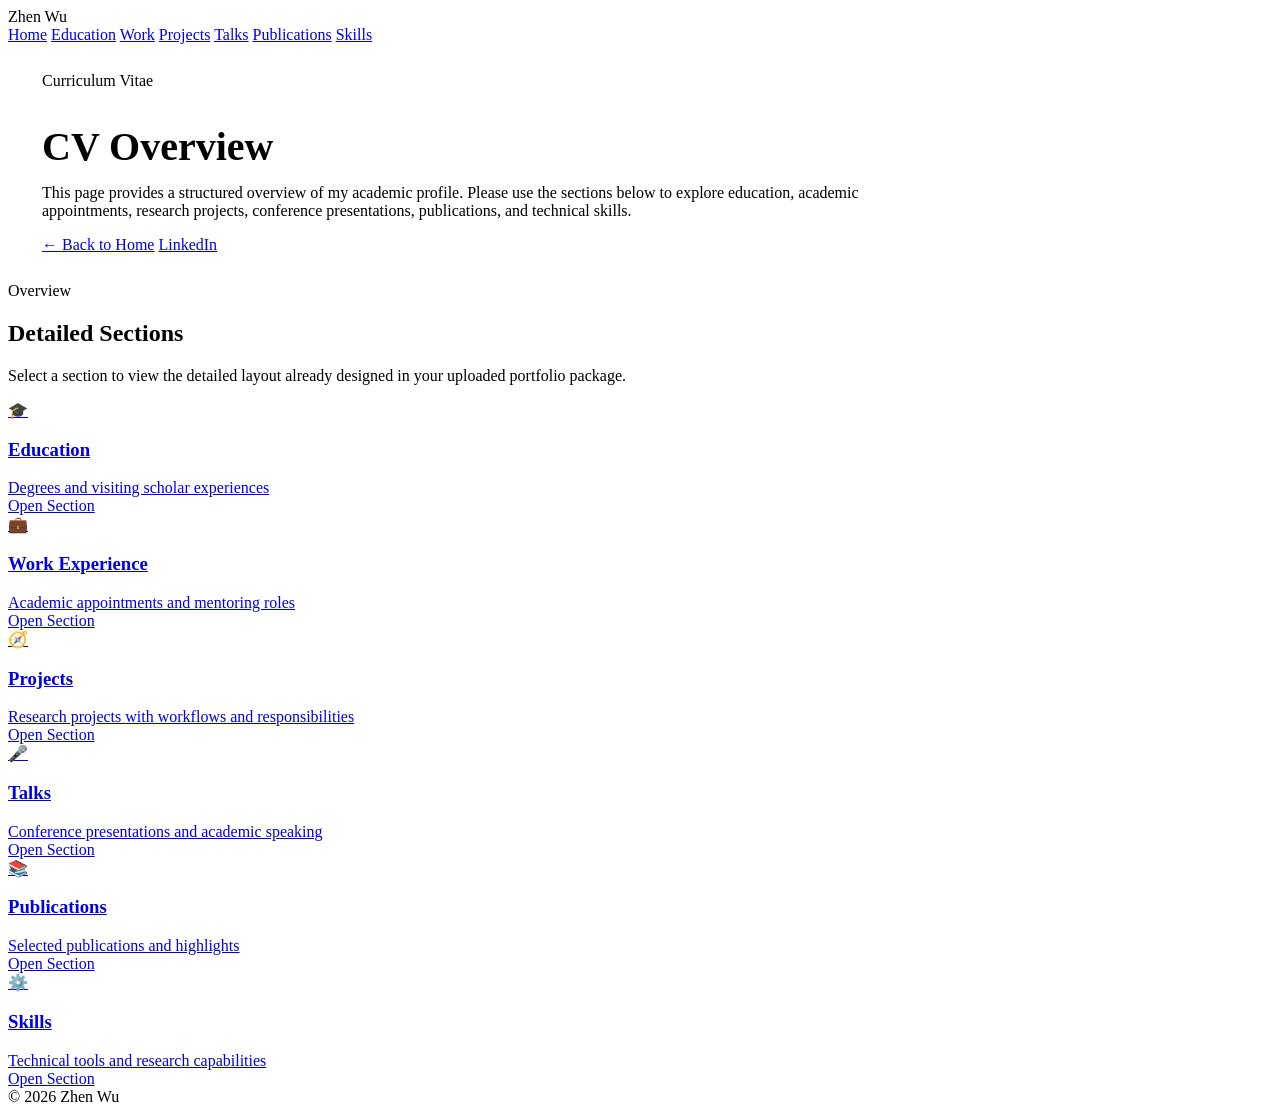
==== commit 0d0b1f71: "Update cv.html" ====
--- a/cv.html
+++ b/cv.html
@@ -3,481 +3,9 @@
 <head>
   <meta charset="UTF-8" />
   <meta name="viewport" content="width=device-width, initial-scale=1.0" />
-  <title>Zhen Wu | CV</title>
-  <meta name="description" content="Detailed academic CV page for Zhen Wu." />
-  <style>
-    :root{
-      --bg1:#eef8ff;
-      --bg2:#dcf1ff;
-      --bg3:#f8fcff;
-      --text:#15324a;
-      --muted:#658197;
-      --line:rgba(86,148,210,.15);
-      --card:rgba(255,255,255,.76);
-      --card-strong:rgba(255,255,255,.92);
-      --accent:#4b9fff;
-      --accent2:#7fd6ff;
-      --accent3:#8fe4d6;
-      --shadow:0 18px 42px rgba(79,140,195,.12);
-      --max:1180px;
-      --radius:28px;
-    }
-
-    *{box-sizing:border-box}
-    html{scroll-behavior:smooth}
-    body{
-      margin:0;
-      font-family:Inter, "Segoe UI", Arial, sans-serif;
-      color:var(--text);
-      line-height:1.72;
-      background:
-        radial-gradient(circle at 8% 8%, rgba(127,214,255,.26), transparent 22%),
-        radial-gradient(circle at 92% 10%, rgba(75,159,255,.18), transparent 20%),
-        radial-gradient(circle at 84% 86%, rgba(143,228,214,.18), transparent 24%),
-        linear-gradient(135deg,var(--bg1),var(--bg2) 42%,var(--bg3));
-    }
-
-    a{text-decoration:none;color:inherit}
-    .container{width:min(var(--max), calc(100% - 28px));margin:0 auto}
-
-    .nav{
-      position:sticky; top:0; z-index:40;
-      backdrop-filter:blur(14px);
-      background:rgba(238,248,255,.72);
-      border-bottom:1px solid rgba(75,159,255,.10);
-    }
-
-    .nav-inner{
-      display:flex; justify-content:space-between; align-items:center;
-      gap:16px; padding:16px 0;
-    }
-
-    .brand{
-      font-size:15px;
-      font-weight:800;
-      letter-spacing:.04em;
-    }
-
-    .nav-links{
-      display:flex; gap:18px; flex-wrap:wrap;
-    }
-
-    .nav-links a{
-      font-size:14px;
-      color:var(--muted);
-    }
-
-    .hero{
-      padding:40px 0 18px;
-    }
-
-    .hero-card{
-      background:var(--card);
-      border:1px solid rgba(255,255,255,.62);
-      backdrop-filter:blur(14px);
-      border-radius:34px;
-      box-shadow:var(--shadow);
-      padding:34px;
-      position:relative;
-      overflow:hidden;
-    }
-
-    .hero-card::after{
-      content:"";
-      position:absolute;
-      width:220px;
-      height:220px;
-      right:-60px;
-      top:-80px;
-      border-radius:50%;
-      background:radial-gradient(circle, rgba(127,214,255,.42), transparent 62%);
-      pointer-events:none;
-    }
-
-    .eyebrow{
-      display:inline-block;
-      margin-bottom:14px;
-      font-size:12px;
-      letter-spacing:.22em;
-      text-transform:uppercase;
-      color:var(--muted);
-      font-weight:700;
-    }
-
-    h1{
-      margin:0;
-      font-size:clamp(36px, 6vw, 64px);
-      line-height:.98;
-      letter-spacing:-.05em;
-    }
-
-    .gradient{
-      display:block;
-      background:linear-gradient(90deg,#4a9fff,#72d1ff,#7ddfd8);
-      -webkit-background-clip:text;
-      -webkit-text-fill-color:transparent;
-    }
-
-    .hero-text{
-      margin:18px 0 0;
-      max-width:850px;
-      font-size:18px;
-      color:#35546b;
-    }
-
-    .hero-links{
-      margin-top:22px;
-      display:flex;
-      gap:12px;
-      flex-wrap:wrap;
-    }
-
-    .btn{
-      display:inline-flex;
-      align-items:center;
-      gap:8px;
-      padding:12px 18px;
-      border-radius:999px;
-      font-size:14px;
-      font-weight:700;
-      transition:.2s ease;
-    }
-
-    .btn:hover{transform:translateY(-2px)}
-    .btn-primary{
-      background:linear-gradient(90deg,var(--accent),var(--accent2));
-      color:#fff;
-      box-shadow:0 10px 22px rgba(75,159,255,.18);
-    }
-    .btn-secondary{
-      background:rgba(255,255,255,.92);
-      border:1px solid var(--line);
-      color:var(--text);
-    }
-
-    .section{padding:16px 0}
-    .section-grid{
-      display:grid;
-      grid-template-columns:210px 1fr;
-      gap:18px;
-      align-items:start;
-    }
-
-    .label{
-      font-size:12px;
-      text-transform:uppercase;
-      letter-spacing:.22em;
-      color:var(--muted);
-      padding-top:14px;
-      font-weight:800;
-    }
-
-    .card{
-      background:var(--card);
-      border:1px solid rgba(255,255,255,.62);
-      backdrop-filter:blur(14px);
-      border-radius:28px;
-      box-shadow:var(--shadow);
-      padding:26px;
-    }
-
-    .card h2{
-      margin:0 0 12px;
-      font-size:32px;
-      line-height:1.08;
-      letter-spacing:-.03em;
-    }
-
-    .note{
-      margin:0 0 18px;
-      color:var(--muted);
-      font-size:15px;
-    }
-
-    .grid-2{
-      display:grid;
-      grid-template-columns:1fr 1fr;
-      gap:16px;
-    }
-
-    .mini{
-      background:rgba(255,255,255,.84);
-      border:1px solid var(--line);
-      border-radius:22px;
-      padding:18px;
-      box-shadow:0 10px 24px rgba(100,160,210,.06);
-    }
-
-    .icon-title{
-      display:flex;
-      align-items:center;
-      gap:12px;
-    }
-
-    .icon{
-      width:48px;
-      height:48px;
-      border-radius:16px;
-      display:grid;
-      place-items:center;
-      font-size:24px;
-      background:linear-gradient(135deg,#ffffff,#dff4ff);
-      box-shadow:inset 0 0 0 1px rgba(75,159,255,.12);
-      flex-shrink:0;
-    }
-
-    .mini h3{
-      margin:0;
-      font-size:19px;
-      line-height:1.25;
-    }
-
-    .sub{
-      margin-top:6px;
-      color:var(--muted);
-      font-size:15px;
-    }
-
-    .time{
-      display:inline-block;
-      margin-top:12px;
-      padding:7px 11px;
-      border-radius:999px;
-      background:linear-gradient(90deg, rgba(75,159,255,.12), rgba(127,214,255,.12));
-      color:#367fc1;
-      font-size:12px;
-      letter-spacing:.10em;
-      text-transform:uppercase;
-      font-weight:800;
-    }
-
-    .flow-list{
-      display:grid;
-      gap:16px;
-    }
-
-    .flow-card{
-      background:rgba(255,255,255,.84);
-      border:1px solid var(--line);
-      border-radius:24px;
-      padding:20px;
-      box-shadow:0 12px 26px rgba(100,160,210,.06);
-    }
-
-    .flow-card h3{
-      margin:0;
-      font-size:21px;
-      line-height:1.3;
-      letter-spacing:-.02em;
-    }
-
-    .flow-card p{
-      margin:10px 0 14px;
-      color:#3a5a73;
-      font-size:15px;
-    }
-
-    .flow{
-      display:flex;
-      flex-wrap:wrap;
-      gap:10px;
-      align-items:stretch;
-    }
-
-    .step{
-      min-width:150px;
-      flex:1 1 150px;
-      background:#ffffff;
-      border:1px solid var(--line);
-      border-radius:20px;
-      padding:14px;
-      box-shadow:0 8px 18px rgba(90,150,195,.06);
-    }
-
-    .step .emoji{
-      font-size:24px;
-      margin-bottom:6px;
-    }
-
-    .step strong{
-      display:block;
-      margin-bottom:4px;
-      font-size:14px;
-    }
-
-    .step span{
-      display:block;
-      color:var(--muted);
-      font-size:13px;
-      line-height:1.5;
-    }
-
-    .arrow{
-      min-width:22px;
-      display:grid;
-      place-items:center;
-      color:#5db3fa;
-      font-size:24px;
-      font-weight:900;
-    }
-
-    .timeline{
-      display:grid;
-      gap:16px;
-      position:relative;
-    }
-
-    .timeline::before{
-      content:"";
-      position:absolute;
-      left:20px;
-      top:6px;
-      bottom:6px;
-      width:3px;
-      border-radius:999px;
-      background:linear-gradient(180deg,#6fcfff,#86ddff,#8fe3d8);
-    }
-
-    .talk{
-      position:relative;
-      margin-left:54px;
-      background:rgba(255,255,255,.86);
-      border:1px solid var(--line);
-      border-radius:22px;
-      padding:20px;
-      box-shadow:0 12px 26px rgba(100,160,210,.06);
-    }
-
-    .talk::before{
-      content:"";
-      position:absolute;
-      left:-42px;
-      top:24px;
-      width:18px;
-      height:18px;
-      border-radius:50%;
-      background:linear-gradient(135deg,#56abff,#8de3ff);
-      box-shadow:0 0 0 6px rgba(127,214,255,.22);
-    }
-
-    .talk-top{
-      display:flex;
-      justify-content:space-between;
-      gap:12px;
-      flex-wrap:wrap;
-      align-items:start;
-    }
-
-    .talk h3{
-      margin:0;
-      font-size:19px;
-      line-height:1.35;
-    }
-
-    .talk-meta{
-      color:#3985c7;
-      font-size:13px;
-      font-weight:800;
-      letter-spacing:.06em;
-    }
-
-    .talk p{
-      margin:10px 0 0;
-      color:#3a5a73;
-      font-size:15px;
-    }
-
-    .pub-list{
-      display:grid;
-      gap:14px;
-    }
-
-    .pub{
-      background:rgba(255,255,255,.86);
-      border:1px solid var(--line);
-      border-radius:20px;
-      padding:18px;
-      box-shadow:0 10px 22px rgba(100,160,210,.05);
-    }
-
-    .pub .year{
-      display:inline-block;
-      margin-bottom:8px;
-      color:#3984c8;
-      font-size:12px;
-      font-weight:800;
-      letter-spacing:.14em;
-      text-transform:uppercase;
-    }
-
-    .pub strong{
-      display:block;
-      font-size:16px;
-      line-height:1.5;
-    }
-
-    .pub span{
-      color:var(--muted);
-      font-size:14px;
-    }
-
-    .skills{
-      display:grid;
-      grid-template-columns:repeat(3, 1fr);
-      gap:16px;
-    }
-
-    .skill{
-      background:rgba(255,255,255,.86);
-      border:1px solid var(--line);
-      border-radius:22px;
-      padding:18px;
-      box-shadow:0 10px 22px rgba(100,160,210,.05);
-    }
-
-    .skill-icon{
-      width:50px;
-      height:50px;
-      border-radius:16px;
-      display:grid;
-      place-items:center;
-      font-size:25px;
-      background:linear-gradient(135deg,#eff9ff,#dbf2ff);
-      margin-bottom:10px;
-    }
-
-    .skill h4{
-      margin:0 0 6px;
-      font-size:16px;
-    }
-
-    .skill p{
-      margin:0;
-      color:var(--muted);
-      font-size:14px;
-    }
-
-    .footer{
-      padding:24px 0 54px;
-      text-align:center;
-      font-size:14px;
-      color:var(--muted);
-    }
-
-    @media (max-width: 980px){
-      .section-grid,.grid-2,.skills{grid-template-columns:1fr}
-      .flow{flex-direction:column}
-      .arrow{transform:rotate(90deg)}
-    }
-
-    @media (max-width: 640px){
-      .nav-inner{flex-direction:column; align-items:flex-start}
-      .hero-card,.card{padding:18px}
-      .card h2{font-size:28px}
-      .hero-text{font-size:17px}
-      .talk{margin-left:42px}
-    }
-  </style>
+  <title>Zhen Wu | CV Overview</title>
+  <meta name="description" content="CV overview page linking to education, work, projects, talks, publications, and skills." />
+  <link rel="stylesheet" href="assets/css/cv.css" />
 </head>
 <body>
   <header class="nav">
@@ -485,368 +13,104 @@
       <div class="brand">Zhen Wu</div>
       <nav class="nav-links">
         <a href="index.html">Home</a>
-        <a href="#education">Education</a>
-        <a href="#work">Work</a>
-        <a href="#projects">Projects</a>
-        <a href="#talks">Talks</a>
-        <a href="#publications">Publications</a>
-        <a href="#skills">Skills</a>
+        <a href="education.html">Education</a>
+        <a href="work.html">Work</a>
+        <a href="projects.html">Projects</a>
+        <a href="talks.html">Talks</a>
+        <a href="publications.html">Publications</a>
+        <a href="skills.html">Skills</a>
       </nav>
     </div>
   </header>
 
   <main class="container">
     <section class="hero">
-      <div class="hero-card">
+      <div class="hero-card" style="padding: 28px 34px;">
         <span class="eyebrow">Curriculum Vitae</span>
-        <h1>
-          Detailed Academic Profile
-          <span class="gradient">Modern · Clear · Visual</span>
-        </h1>
-        <p class="hero-text">
-          This page presents education, academic appointments, selected projects, conference presentations, publications, and technical skills in a more visual format while keeping the content professional and easy to scan.
+        <h1 style="font-size: 40px; margin-bottom: 14px;">CV <span class="gradient">Overview</span></h1>
+        <p class="hero-text" style="margin-top:0; max-width:820px;">
+          This page provides a structured overview of my academic profile. Please use the sections below to explore education, academic appointments, research projects, conference presentations, publications, and technical skills.
         </p>
         <div class="hero-links">
           <a class="btn btn-primary" href="index.html">← Back to Home</a>
-          <a class="btn btn-secondary" href="https://www.linkedin.com/in/zhen-wu-375510266/" target="_blank">💼 LinkedIn</a>
+          <a class="btn btn-secondary" href="https://www.linkedin.com/in/zhen-wu-375510266/" target="_blank">LinkedIn</a>
         </div>
       </div>
     </section>
 
-    <section id="education" class="section">
+    <section class="section">
       <div class="section-grid">
-        <div class="label">Education</div>
+        <div class="label">Overview</div>
         <div class="card">
-          <h2>Education</h2>
-          <p class="note">Academic training and international visiting experience.</p>
+          <h2>Detailed Sections</h2>
+          <p class="note">Select a section to view the detailed layout already designed in your uploaded portfolio package.</p>
+
           <div class="grid-2">
-            <div class="mini">
+            <a class="mini" href="education.html">
               <div class="icon-title">
                 <div class="icon">🎓</div>
                 <div>
-                  <h3>Ph.D. in Geography</h3>
-                  <div class="sub">Nanjing University, China</div>
+                  <h3>Education</h3>
+                  <div class="sub">Degrees and visiting scholar experiences</div>
                 </div>
               </div>
-              <div class="time">2020/09 – 2024/06</div>
-            </div>
+              <div class="time">Open Section</div>
+            </a>
 
-            <div class="mini">
+            <a class="mini" href="work.html">
               <div class="icon-title">
-                <div class="icon">🗺️</div>
+                <div class="icon">💼</div>
                 <div>
-                  <h3>Visiting Scholar</h3>
-                  <div class="sub">Center for Geographical Analysis, Harvard University</div>
+                  <h3>Work Experience</h3>
+                  <div class="sub">Academic appointments and mentoring roles</div>
                 </div>
               </div>
-              <div class="time">2022/09 – 2023/09</div>
-            </div>
+              <div class="time">Open Section</div>
+            </a>
 
-            <div class="mini">
-              <div class="icon-title">
-                <div class="icon">📘</div>
-                <div>
-                  <h3>M.S. in Physical Geography</h3>
-                  <div class="sub">East China Normal University, China</div>
-                </div>
-              </div>
-              <div class="time">2016/09 – 2019/06</div>
-            </div>
-
-            <div class="mini">
-              <div class="icon-title">
-                <div class="icon">🌎</div>
-                <div>
-                  <h3>Visiting Scholar</h3>
-                  <div class="sub">CIESIN, Columbia University</div>
-                </div>
-              </div>
-              <div class="time">2018/02 – 2018/08</div>
-            </div>
-
-            <div class="mini">
-              <div class="icon-title">
-                <div class="icon">🏫</div>
-                <div>
-                  <h3>B.S. in Geography Science</h3>
-                  <div class="sub">Hunan University of Science and Technology, China</div>
-                </div>
-              </div>
-              <div class="time">2011/09 – 2015/06</div>
-            </div>
-          </div>
-        </div>
-      </div>
-    </section>
-
-    <section id="work" class="section">
-      <div class="section-grid">
-        <div class="label">Work</div>
-        <div class="card">
-          <h2>Academic & Professional Appointments</h2>
-          <p class="note">Work experience presented separately from education for easier scanning.</p>
-          <div class="grid-2">
-            <div class="mini">
-              <div class="icon-title">
-                <div class="icon">🔬</div>
-                <div>
-                  <h3>Postdoctoral Researcher</h3>
-                  <div class="sub">The Chinese University of Hong Kong</div>
-                </div>
-              </div>
-              <div class="time">2025/08 – Present</div>
-            </div>
-
-            <div class="mini">
-              <div class="icon-title">
-                <div class="icon">🏛️</div>
-                <div>
-                  <h3>Academic Researcher</h3>
-                  <div class="sub">Nanjing University</div>
-                </div>
-              </div>
-              <div class="time">2024/07 – 2025/07</div>
-            </div>
-
-            <div class="mini">
-              <div class="icon-title">
-                <div class="icon">🧑‍🏫</div>
-                <div>
-                  <h3>Research and Teaching Assistant</h3>
-                  <div class="sub">Zhejiang University</div>
-                </div>
-              </div>
-              <div class="time">2019/07 – 2020/07</div>
-            </div>
-
-            <div class="mini">
-              <div class="icon-title">
-                <div class="icon">🌟</div>
-                <div>
-                  <h3>Career Mentor</h3>
-                  <div class="sub">Nanjing University</div>
-                </div>
-              </div>
-              <div class="time">2025/03 – 2027/08</div>
-            </div>
-
-            <div class="mini">
+            <a class="mini" href="projects.html">
               <div class="icon-title">
                 <div class="icon">🧭</div>
                 <div>
-                  <h3>Project Mentor</h3>
-                  <div class="sub">Spatial Data Lab, Harvard University</div>
+                  <h3>Projects</h3>
+                  <div class="sub">Research projects with workflows and responsibilities</div>
                 </div>
               </div>
-              <div class="time">2024/07 – Present</div>
-            </div>
-          </div>
-        </div>
-      </div>
-    </section>
+              <div class="time">Open Section</div>
+            </a>
 
-    <section id="projects" class="section">
-      <div class="section-grid">
-        <div class="label">Projects</div>
-        <div class="card">
-          <h2>Selected Research Projects</h2>
-          <p class="note">Each project is shown with a short description and a visual workflow.</p>
+            <a class="mini" href="talks.html">
+              <div class="icon-title">
+                <div class="icon">🎤</div>
+                <div>
+                  <h3>Talks</h3>
+                  <div class="sub">Conference presentations and academic speaking</div>
+                </div>
+              </div>
+              <div class="time">Open Section</div>
+            </a>
 
-          <div class="flow-list">
-            <div class="flow-card">
-              <h3>Restoration of Degraded Ecosystems and Carbon Sink Dynamics Along the Yangtze River</h3>
-              <p>Focused on carbon sink estimation, long-term spatial analysis, and policy-oriented outputs.</p>
-              <div class="flow">
-                <div class="step"><div class="emoji">🛰️</div><strong>Collect data</strong><span>Ecosystem and carbon-related spatial datasets</span></div>
-                <div class="arrow">➜</div>
-                <div class="step"><div class="emoji">📊</div><strong>Model carbon sink</strong><span>Estimate spatial and temporal carbon sink dynamics</span></div>
-                <div class="arrow">➜</div>
-                <div class="step"><div class="emoji">🗺️</div><strong>Identify patterns</strong><span>Track degraded ecosystems from 1990 onward</span></div>
-                <div class="arrow">➜</div>
-                <div class="step"><div class="emoji">📌</div><strong>Support policy</strong><span>Translate results into low-carbon recommendations</span></div>
+            <a class="mini" href="publications.html">
+              <div class="icon-title">
+                <div class="icon">📚</div>
+                <div>
+                  <h3>Publications</h3>
+                  <div class="sub">Selected publications and highlights</div>
+                </div>
               </div>
-            </div>
+              <div class="time">Open Section</div>
+            </a>
 
-            <div class="flow-card">
-              <h3>Impacts of Climate Change on Land Use in China and Carbon Neutral Response</h3>
-              <p>Built models linking land use transitions, climate change, and carbon neutrality potential.</p>
-              <div class="flow">
-                <div class="step"><div class="emoji">🌍</div><strong>Use satellite data</strong><span>Assemble open land use and carbon datasets</span></div>
-                <div class="arrow">➜</div>
-                <div class="step"><div class="emoji">🤖</div><strong>Develop models</strong><span>Analyze land use transition and carbon cycle change</span></div>
-                <div class="arrow">➜</div>
-                <div class="step"><div class="emoji">📈</div><strong>Evaluate potential</strong><span>Assess carbon neutrality pathways</span></div>
-                <div class="arrow">➜</div>
-                <div class="step"><div class="emoji">🧩</div><strong>Coordinate research</strong><span>Support method design and collaboration</span></div>
+            <a class="mini" href="skills.html">
+              <div class="icon-title">
+                <div class="icon">⚙️</div>
+                <div>
+                  <h3>Skills</h3>
+                  <div class="sub">Technical tools and research capabilities</div>
+                </div>
               </div>
-            </div>
-
-            <div class="flow-card">
-              <h3>Spatial Data Lab Project, Harvard University</h3>
-              <p>Combined tool development, workflow design, and workshop delivery for spatiotemporal data science.</p>
-              <div class="flow">
-                <div class="step"><div class="emoji">🧱</div><strong>Build tools</strong><span>Develop Geo-Image tools and KNIME nodes</span></div>
-                <div class="arrow">➜</div>
-                <div class="step"><div class="emoji">🧪</div><strong>Create cases</strong><span>Design examples for satellite data workflows</span></div>
-                <div class="arrow">➜</div>
-                <div class="step"><div class="emoji">🎤</div><strong>Teach workshops</strong><span>Train researchers in workflow-based analysis</span></div>
-              </div>
-            </div>
-          </div>
-        </div>
-      </div>
-    </section>
-
-    <section id="talks" class="section">
-      <div class="section-grid">
-        <div class="label">Talks</div>
-        <div class="card">
-          <h2>Selected Presentations</h2>
-          <p class="note">A more visual timeline makes the conference section easier to browse.</p>
-
-          <div class="timeline">
-            <div class="talk">
-              <div class="talk-top">
-                <div>
-                  <h3>AAG Annual Meeting 2024</h3>
-                  <div class="talk-meta">Hawaii, US · Apr. 2024</div>
-                </div>
-                <div class="time">Organizer & Chair</div>
-              </div>
-              <p>Organized the session on environmental and land resource challenges in the context of climate change and presented on the dynamic evolution of carbon storage in China’s terrestrial ecosystems.</p>
-            </div>
-
-            <div class="talk">
-              <div class="talk-top">
-                <div>
-                  <h3>World Geography Annual Conference 2024</h3>
-                  <div class="talk-meta">Shanghai, China · Nov. 2024</div>
-                </div>
-                <div class="time">Presentation</div>
-              </div>
-              <p>Presented research on the spatiotemporal evolution characteristics of carbon storage in China’s terrestrial ecosystems.</p>
-            </div>
-
-            <div class="talk">
-              <div class="talk-top">
-                <div>
-                  <h3>Spatiotemporal Innovation Forum 2024</h3>
-                  <div class="talk-meta">Shanghai, China · Aug. 2024</div>
-                </div>
-                <div class="time">Presentation</div>
-              </div>
-              <p>Presented Geo-AI model application in remote sensing data based on workflow-driven analysis.</p>
-            </div>
-
-            <div class="talk">
-              <div class="talk-top">
-                <div>
-                  <h3>Symposium on Spatiotemporal Data Science</h3>
-                  <div class="talk-meta">Harvard University · Jul. 2023</div>
-                </div>
-                <div class="time">Presentation</div>
-              </div>
-              <p>Presented on forest change and carbon storage research in China from 1990 to 2021.</p>
-            </div>
-
-            <div class="talk">
-              <div class="talk-top">
-                <div>
-                  <h3>AAG Annual Meeting 2023</h3>
-                  <div class="talk-meta">Denver, US · Mar. 2023</div>
-                </div>
-                <div class="time">Presentation</div>
-              </div>
-              <p>Presented on forest change and litter carbon storage in China from 1990 to 2021.</p>
-            </div>
-          </div>
-        </div>
-      </div>
-    </section>
-
-    <section id="publications" class="section">
-      <div class="section-grid">
-        <div class="label">Publications</div>
-        <div class="card">
-          <h2>Selected Publications</h2>
-          <div class="pub-list">
-            <div class="pub">
-              <div class="year">2025</div>
-              <strong>Land use changes and their effects on poverty in Inner Mongolia, northern China.</strong>
-              <span>Geography and Sustainability</span>
-            </div>
-
-            <div class="pub">
-              <div class="year">2024</div>
-              <strong>Changes in sediment N mineralization and immobilization in association with Spartina alterniflora invasion in mangrove wetland.</strong>
-              <span>Plant and Soil</span>
-            </div>
-
-            <div class="pub">
-              <div class="year">2022</div>
-              <strong>The United States and China on the paths and policies to carbon neutrality.</strong>
-              <span>Journal of Environmental Management · ESI Highly Cited Paper</span>
-            </div>
-
-            <div class="pub">
-              <div class="year">2021</div>
-              <strong>Application of the Ocean Health Index to Assess Ecosystem Health for the Coastal Areas of Shanghai, China.</strong>
-              <span>Ecological Indicators</span>
-            </div>
-
-            <div class="pub">
-              <div class="year">2019</div>
-              <strong>Changing Urban Green Spaces in Shanghai: Trends, Drivers and Policy Implications.</strong>
-              <span>Land Use Policy · ESI Highly Cited Paper</span>
-            </div>
-          </div>
-        </div>
-      </div>
-    </section>
-
-    <section id="skills" class="section">
-      <div class="section-grid">
-        <div class="label">Skills</div>
-        <div class="card">
-          <h2>Technical Skills</h2>
-          <p class="note">Grouped visually so the section feels lighter and easier to scan.</p>
-
-          <div class="skills">
-            <div class="skill">
-              <div class="skill-icon">🛰️</div>
-              <h4>Google Earth Engine</h4>
-              <p>Environmental indices, vegetation analysis, and open satellite workflows.</p>
-            </div>
-
-            <div class="skill">
-              <div class="skill-icon">🗺️</div>
-              <h4>ArcGIS / QGIS</h4>
-              <p>Spatial analysis, mapping, cartography, and geospatial visualization.</p>
-            </div>
-
-            <div class="skill">
-              <div class="skill-icon">⚙️</div>
-              <h4>KNIME</h4>
-              <p>Workflow automation and scalable geospatial analysis pipelines.</p>
-            </div>
-
-            <div class="skill">
-              <div class="skill-icon">🐍</div>
-              <h4>Python</h4>
-              <p>Data processing, modeling, and research automation.</p>
-            </div>
-
-            <div class="skill">
-              <div class="skill-icon">🌿</div>
-              <h4>ENVI</h4>
-              <p>Remote sensing image processing and environmental interpretation.</p>
-            </div>
-
-            <div class="skill">
-              <div class="skill-icon">📊</div>
-              <h4>SPSS / Origin</h4>
-              <p>Statistical analysis, plotting, and result presentation.</p>
-            </div>
+              <div class="time">Open Section</div>
+            </a>
           </div>
         </div>
       </div>
